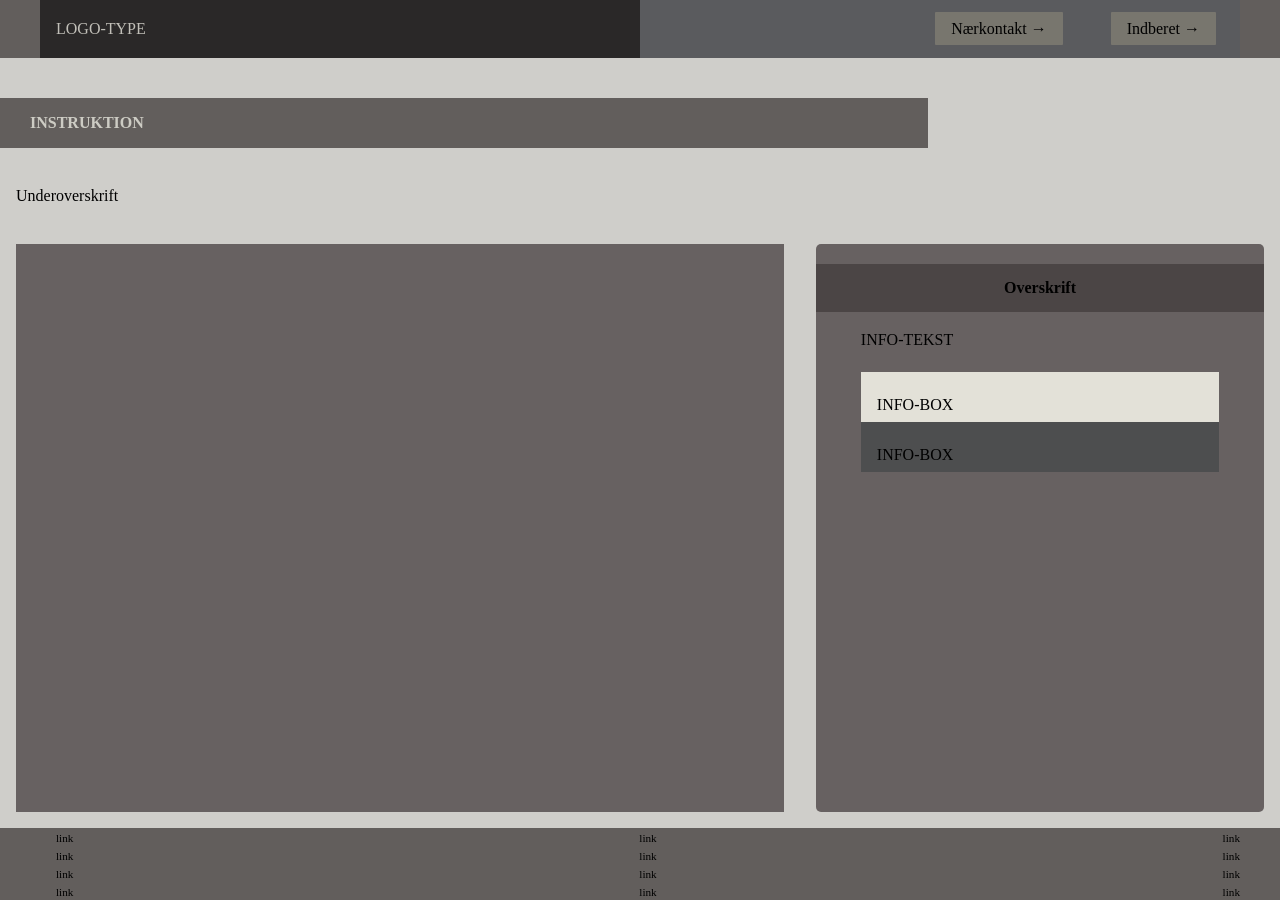
==== instruction.html @ 9552a2b3 "init" ====
<!DOCTYPE html>
<html lang="da">

<head>
  <meta charset="UTF-8">
  <meta name="viewport" content="width=device-width, initial-scale=1.0">
  <link rel="stylesheet" href="css/custom.css">
  <link rel="stylesheet" href="css/fonts.css">
  <link rel="stylesheet" href="css/general.css">
  <link rel="stylesheet" href="css/layout.css">
  <link rel="stylesheet" href="css/burger.css">
  <link rel="stylesheet" href="css/cards.css">
  <link rel="stylesheet" href="css/infographic.css">
  <link rel="icon" type="image/png" href="img/fav.png">
  <title>Emergency Site</title>
</head>

<body id="instruction">
  <header>
    <nav>
      <div id="logotype-wrapper" class="logo">
        <a href="index.html"> LOGO-TYPE </a>
      </div>
      <ul class="menu">
        <li><a class="menuItem" href="instruction.html">Nærkontakt </a></li>
        <li><a class="menuItem" href="register.html">Indberet</a></li>
      </ul>
      <button class="burger">
        <span class="line"></span>
        <span class="line"></span>
        <span class="line"></span>
      </button>
    </nav>
  </header>

  <main>
    <h1>INSTRUKTION</h1>
    <p>Underoverskrift</p>
    <section class="info-graphic"></section>
    <section class="info-text">
      <h2>Overskrift</h2>
      <article>
        <p class="placeholder">INFO-TEKST</p>
      </article>
      <aside id="efficiency" class="info-box">INFO-BOX</aside>
      <aside id="requirement" class="info-box">INFO-BOX</aside>
    </section>
  </main>

  <footer>
    <nav>
      <ul>
        <li><a href="#">link</a></li>
        <li><a href="#">link</a></li>
        <li><a href="#">link</a></li>
        <li><a href="#">link</a></li>
      </ul>
      <ul>
        <li><a href="#">link</a></li>
        <li><a href="#">link</a></li>
        <li><a href="#">link</a></li>
        <li><a href="#">link</a></li>
      </ul>
      <ul>
        <li><a href="#">link</a></li>
        <li><a href="#">link</a></li>
        <li><a href="#">link</a></li>
        <li><a href="#">link</a></li>
      </ul>
    </nav>
  </footer>
</body>

</html>
---- css/custom.css ----
:root {
  /* Background color */
  --color-bg: #cfceca;

  /* Header background color */
  --color-head-bg: #625e5c;

  /* Logotype */
  --color-logotype-bg: #2a2828;
  --color-text-logotype: #c1bfb8;
  --font-logotype-size: 1rem;

  /* Global menu */
  --color-menu-bg: #5a5b5e;
  /* Links */
  --color-link-bg: #78766e;
  --color-link-hover: #fff;
  --color-link-active: #99958f;
  --border-radius-links: 1px;

  /* Headlines (size)*/
  --font-h1-size: 1rem;
  --font-h2-size: 1rem;
  --font-h3-size: 1rem;

  --headline2-size: 1rem;
  --headline3-size: 1rem;
  --font-sub1-size: 1rem;

  /* Headlines (color) */
  --color-headline-bg: #4b4545;

  /* Tekst */
  --color-text: #000;
  --color-text-inverted: #cdccc4;

  /* Andet tekst */
  --followup-text-size: 1rem;

  /*  Margins */
  --margin-head-bottom: 5px;

  /* Borders */
  --border-radius: 5px;

  /* Cards */
  --color-card-bg: #e3e1d8;
  --color-card-bg-inverted: #4d4e4f;
  --color-cta-card-bg: #847f7e;
  --color-cta-card-bg-inverted: #c0bfb9;

  /* Fonts & font weights*/
  --font-family-sans: ui-sans-serif;
  --font-weight-bold: 700;
  --font-weight-medium: 500;
  --font-weight-regular: 300;
  --font-weight-light: 200;

  /* Infographics background colors*/
  --color-info-bg: #676161;
}
---- css/fonts.css ----
@font-face {
  font-family: "Rubik";
  src: url("../fonts/Rubik-VariableFont_wght.woff2") format("woff2-variations"),
    url("/fonts/Rubik-Regular.woff") format("woff");
  font-weight: 200 700;
  font-style: normal;
}
---- css/general.css ----
* {
  margin: 0;
  padding: 0;
  box-sizing: border-box;
}
body {
  font-family: var(--font-family-sans);
  color: var(--color-text);
  background-color: var(--color-bg);
}
header {
  height: min-content;
  background-color: var(--color-head-bg);
}
#main-disclamer {
  height: 225px;
  background-color: var(--color-head-bg);
  display: flex;
  justify-content: flex-start;
  align-items: center;
  padding-left: 2rem;
  padding-bottom: 2%;
  margin-bottom: var(--margin-head-bottom);
}
#main-disclamer-content {
  display: flex;
  column-gap: 1rem;
}
main section {
  padding: 20px;
  border-radius: var(--border-radius);
}
h1 {
  font-size: var(--font-h1-size);
  font-weight: var(--font-weight-bold);
  color: var(--color-text-inverted);
  margin: 5px 0;
  line-height: 1.3rem;
  text-align: left;
}

#instruction h1,
#register h1 {
  margin: 40px 0 20px 0;
  padding: 15px 30px;
  background-color: var(--color-head-bg);
  font-size: var(--font-h2-size);
}
#instruction p {
  grid-column: 1/-1;
  margin-bottom: 20px;
  font-size: var(--font-h2-size);
  line-height: 1.5rem;
}
.sub {
  font-size: var(--font-sub1-size);
  font-weight: var(--font-weight-light);
  color: var(--color-text-inverted);
}
h2 {
  font-size: var(--headline2-size);
}
h3 {
  font-size: var(--headline3-size);
}
main > h1 {
  width: calc(80% - 6rem);
}
/* NAVIGATION STRUCTURES */
header > nav {
  height: 100%;
  background-color: var(--color-menu-bg);
}
nav ul {
  list-style: none;
}
a {
  font-family: var(--font-family-sans);
}
nav a {
  text-decoration: none;
  color: var(--color-text);
}
/* Måske skal du lave en ny regel for logotype-wrapper, når du har lavet din logotype */
#logotype-wrapper {
  background-color: var(--color-logotype-bg);
  display: flex;
  justify-content: flex-start;
  align-items: center;
  height: 3.6rem;
}
#logotype-wrapper > a {
  color: var(--color-text-logotype);
  font-size: var(--font-logotype-size);
  font-weight: var(--font-weight-medium);
  width: max-content;
  margin-left: 1rem;
}
/* Global menu */
header nav li a {
  margin: 1.5rem;
  background-color: var(--color-link-bg);
  color: var(--color-text);
  font-size: var(--followup-text-size);
  padding: 0.5rem 1rem;
  border-radius: var(--border-radius-links);
}
/* Pilen efter menu-tekst */
header > nav li > a:after {
  content: " \2192";
}
/* Global menu hover effekt - Lav den om til det, du synes */
nav a:hover {
  background-color: var(--color-link-hover);
}
nav a:active {
  background-color: var(--color-link-active);
}

/* FOOTER */
footer {
  background-color: var(--color-head-bg);
}

footer a {
  font-size: 0.7rem;
}
---- css/layout.css ----
/* LAYOUT FOR MAIN CONTENT */
body {
  display: grid;
  grid-template-rows: auto 1fr auto;
  min-height: 100vh;
  margin: 0 auto;
}
main {
  display: grid;
  row-gap: 1rem;
}
main > *:not(:first-child) {
  margin: 0 1rem;
}
main {
  grid-template-rows: min-content min-content 1fr min-content;
}
#instruction main {
  grid-template-rows: min-content min-content min-content 1fr min-content;
}
/* LAYOUT FOR HEADER AND FOOTER */
footer {
  display: grid;
  grid-template-columns: 1fr minmax(300px, 1200px) 1fr;
}

header {
  grid-row: 1;
  display: grid;
  grid-template-columns: 1fr minmax(300px, 1200px) 1fr;
}
header nav,
footer nav {
  grid-column: 2 / 3;
  display: flex;
  justify-content: space-between;
  align-items: center;
}
header nav > * {
  flex: 1;
}
nav ul {
  display: flex;
  justify-content: flex-end;
  align-items: center;
}
header ul {
  height: 100%;
  width: clamp(175px, 50%, 300px);
}
footer ul {
  flex-direction: column;
  padding-left: 1rem;
}

/* LAYOUT FOR SECTIONS */

@media (width > 600px) {
  #instruction > main,
  #register > main {
    grid-template-columns: 5fr 3fr;
    grid-template-rows: auto auto 1fr auto;
  }

  .qr {
    order: 1;
  }

  h1 {
    grid-column: 1 / -1;
  }
}
---- css/burger.css ----
.burger {
  width: 30px;
  height: 20px;
  cursor: pointer;
}

.burger .line {
  display: block;
  width: 100%;
  height: 2px;
  background-color: #333333;
  margin-bottom: 5px;
  transition: 0.2s linear;
}
.burger {
  display: none;
}
@media screen and (width < 800px) {
  .menu {
    /* display: none; */
  }
  .logo {
    flex: 0 0 50vw;
  }
  .burger {
    /* display: block; */
    background-color: transparent;
    border: 0;
    flex: 0 0 auto;
    margin: 0 20px;
  }
  .burger.active .line:nth-child(1) {
    transform: rotate(45deg) translate(5px, 5px);
    transition: 0.2s linear;
  }
  .burger.active .line:nth-child(2) {
    opacity: 0;
    transition: 0.15s linear;
  }
  .burger.active .line:nth-child(3) {
    transform: rotate(-45deg) translate(5px, -5px);
    transition: 0.2s linear;
  }
  nav.active .menu {
    display: block;
    background-color: var(--color-menu-bg);
    position: absolute;
    top: 3.6rem;
    right: 0;
    width: clamp(200px, 50vw, 400px);
    z-index: 1;
    opacity: 0.8;
  }
  header > nav li > a:after {
    content: "";
  }
  nav.active .menu li {
    margin: 40px 20px;
    text-align: right;
  }
  nav.active .menu a {
    font-size: 24px;
  }
}
---- css/cards.css ----
.daily_card {
  background-color: var(--color-card-bg);
  display: grid;
  grid-template-columns: 3fr 5fr;
  gap: 10px;
  padding: 40px 0 40px 20px;
  border-radius: var(--border-radius);
  height: minmax(200px, min-content);
}
.daily_text {
  display: grid;
  grid-template-rows: repeat(3, min-content);
  gap: 10px;
}
.daily_text h2 {
  background-color: var(--color-headline-bg);
  color: var(--color-text-inverted);
  padding: calc(1.1rem / 1.5) 0 calc(1.1rem / 2) 1rem;
  margin: 0 0 0.5rem 0;
}
.daily_text p {
  padding-right: 2rem;
  margin: 0 0 1rem 0;
}
.daily_text .cta_btn {
  justify-self: left;
  width: 80%;
}
.daily_img {
  width: 100%;
  height: 100%;
  object-fit: cover;
}
.news_card {
  background-color: var(--color-card-bg);
  display: grid;
  gap: 0.4rem;
  padding: 1rem 0;
  height: minmax(300px, min-content);
}
.news_card:nth-child(2n) {
  background-color: var(--color-card-bg-inverted);
}
.news_card > * {
  padding: 0 1rem;
}
.news_card h3 {
  margin: 0.5rem 0 0 0;
}
.news_card p {
  margin: 0 0 1rem 0;
}
.news_card:first-child:before {
  content: "BREAKING NEWS";
  background-color: var(--color-headline-bg);
  color: var(--color-text);
  font-size: var(--font-h3-size);
  font-weight: var(--font-weight-medium);
  text-align: center;
  line-height: 1rem;
  padding: calc(1.1rem / 1.5) 0 calc(1.1rem / 2) 0;
}
.news_card:first-child {
  border-radius: var(--border-radius) var(--border-radius) 0 0;
}
.news_card:last-child {
  border-radius: 0 0 var(--border-radius) var(--border-radius);
}

.news_card .cta_btn {
  justify-self: center;
}
.cta_btn {
  display: inline-block;
  padding: 0.4rem 1rem;
  background-color: var(--color-cta-card-bg);
  color: var(--color-text-inverted);
  text-decoration: none;
  width: max-content;
  border-radius: var(--border-radius);
}
.news_card .cta_btn {
  background-color: var(--color-cta-card-bg);
}
.news_card:nth-of-type(2n) .cta_btn {
  background-color: var(--color-cta-card-bg-inverted);
  color: var(--color-text);
}
.cta_btn:after {
  content: "\2192";
  margin-left: 1rem;
}
---- css/infographic.css ----
#head-txt {
  fill: rgb(54, 54, 54);
}
.info-graphic,
.info-text {
  background-color: var(--color-info-bg);
  padding: 20px 0;
}
.info-graphic {
  border-radius: 0;
  margin: 60px auto 80px auto;
}
.info-text h2 {
  line-height: 3rem;
  text-align: center;
  background-color: var(--color-headline-bg);
  color: var(--color-text);
  margin-bottom: 1rem;
}
.info-text h3 {
  font-size: 0.8rem;
  line-height: 0.8rem;
  font-weight: 600;
  margin: 0;
  padding: 0;
}
.info-text > *:not(:first-child) {
  margin: 0 clamp(1rem, 10%, 7rem);
}
.info-text p {
  font-size: 0.8rem;
  line-height: 1.3;
  margin: 0 0 1.2rem 0;
  padding: 0;
}
.info-box {
  padding: 1.5rem 1rem 0.5rem 1rem;
  background-color: var(--color-card-bg);
}
.info-box:nth-of-type(2n) {
  background-color: var(--color-card-bg-inverted);
}
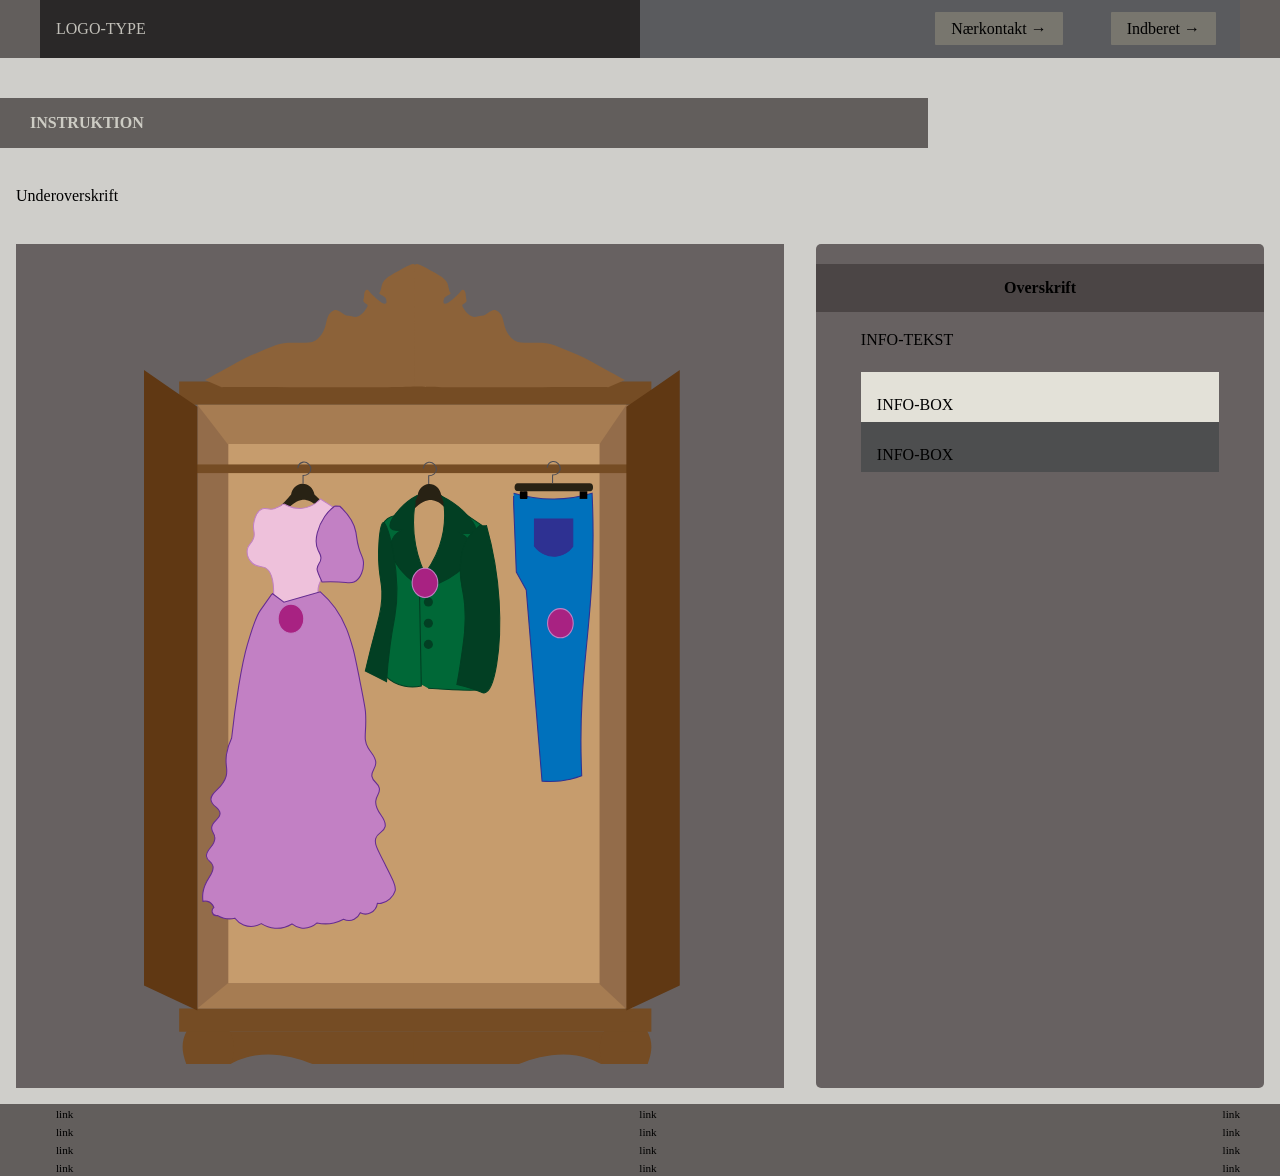
==== commit a649ddd1: "Changes 1" ====
--- a/instruction.html
+++ b/instruction.html
@@ -36,7 +36,128 @@
   <main>
     <h1>INSTRUKTION</h1>
     <p>Underoverskrift</p>
-    <section class="info-graphic"></section>
+    <section class="info-graphic">
+      <?xml version="1.0" encoding="UTF-8"?>
+      <svg xmlns="http://www.w3.org/2000/svg" viewBox="0 0 480 750">
+        <g id="Layer_2" data-name="Layer 2">
+          <g>
+            <path
+              d="M71.99,755.55c13.1-9.27,24.62-12.38,32-13.59,32.83-5.38,68.6,13.04,77.94,22.09,1.3,1.26,5.26,5.4,11.49,6.8,4.16.93,6.47,0,10.67,0,7.43,0,12.58,2.91,17.23,5.1,6.62,3.11,17.3,7.14,35.09,11.04v-67.11H71.99"
+              style="fill: #754c24;" />
+            <path
+              d="M437.45,755.55c-13.1-9.27-24.62-12.38-32-13.59-32.83-5.38-68.6,13.04-77.94,22.09-1.3,1.26-5.26,5.4-11.49,6.8-4.16.93-6.47,0-10.67,0-7.43,0-12.58,2.91-17.23,5.1-6.62,3.11-17.3,7.14-35.09,11.04v-67.11h184.41"
+              style="fill: #754c24;" />
+            <path
+              d="M48.24,711.61c-8.09,4.22-10.35,12.19-11.12,15.04-4.63,17.32,8.91,33.52,18.41,62.52,1.24,3.8,2.65,8.53,0,12.66-3.4,5.3-10.45,4.89-13.81,11.08-.28.51-2.29,4.37-.92,8.71,2.29,7.27,12.94,12.26,20.25,10.29,2.23-.6,4.76-2.01,11.05-12.66,6.38-10.81,9.58-16.22,10.13-20.58,1.89-15.06-12.39-19.25-10.13-33.24,1.44-8.92,7.43-8.37,10.73-18.99,3.46-11.12,2.04-28.32-10.73-34.82-6.81-3.47-16.62-3.78-23.86,0Z"
+              style="fill: #754c24;" />
+            <path
+              d="M463.6,711.61c8.09,4.22,10.35,12.19,11.12,15.04,4.63,17.32-8.91,33.52-18.41,62.52-1.24,3.8-2.65,8.53,0,12.66,3.4,5.3,10.45,4.89,13.81,11.08.28.51,2.29,4.37.92,8.71-2.29,7.27-12.94,12.26-20.25,10.29-2.23-.6-4.76-2.01-11.05-12.66-6.38-10.81-9.58-16.22-10.13-20.58-1.89-15.06,12.39-19.25,10.13-33.24-1.44-8.92-7.43-8.37-10.73-18.99-3.46-11.12-2.04-28.32,10.73-34.82,6.81-3.47,16.62-3.78,23.86,0Z"
+              style="fill: #754c24;" />
+            <rect x="50.04" y="132.06" width="408.54" height="565.85" style="fill: #936c4a;" />
+            <polygon points="475.65 132.06 32.97 132.06 32.97 110.11 67.12 110.11 475.65 110.11 475.65 132.06"
+              style="fill: #754c24;" />
+            <path
+              d="M57.16,108.82c11.7-6.32,27.13-15.09,38.82-21.15,8.68-3.98,18.31-7.72,27.29-11.4,7.87-3.45,16.63-2.29,25.15-2.49,4.15-.02,8.51.05,11.91-1.91,5-2.82,8.46-8.77,9.9-14.48.76-3.31,1.42-7.1,3.17-10,1.02-1.69,2.41-3.09,4.4-3.91,5.59-1.7,8.22,5.18,13.79,5.04,2.25-.22,5.7,2.09,9.26.57,4-1.71,8.04-7.4,8.81-9.95.5-1.7-2.86-1.95-3.69-3.76-.87-1.91,0,0,.49-7.04.23-3.36,2.6-5.44,4.45-3.11,4.11,5.2,19.81,19.84,15.76,6.86-.43-1.38-6.79-4.15-6.05-4.85,2.21-2.64,1.59-7.37,3.67-10.32,2.24-4,7.56-6.64,12.41-9.46,4.05-2.26,8.43-4.77,12.56-6.57,2.56-1.05,5.26-1.87,5.02,1.9,0,29.59.02,78.08.01,107.86,0,2.46,0,3.73-.38,4.29-22.85,1.55-158.55,0-181.04.52"
+              style="fill: #8c6239;" />
+            <path
+              d="M450.9,108.82c-11.7-6.32-27.13-15.09-38.82-21.15-8.68-3.98-18.31-7.72-27.29-11.4-7.87-3.45-16.63-2.29-25.15-2.49-4.15-.02-8.51.05-11.91-1.91-5-2.82-8.46-8.77-9.9-14.48-.76-3.31-1.42-7.1-3.17-10-1.02-1.69-2.41-3.09-4.4-3.91-5.59-1.7-8.22,5.18-13.79,5.04-2.25-.22-5.7,2.09-9.26.57-4-1.71-8.04-7.4-8.81-9.95-.5-1.7,2.86-1.95,3.69-3.76.87-1.91,0,0-.49-7.04-.23-3.36-2.6-5.44-4.45-3.11-4.11,5.2-19.81,19.84-15.76,6.86.43-1.38,6.79-4.15,6.05-4.85-2.21-2.64-1.59-7.37-3.67-10.32-2.24-4-7.56-6.64-12.41-9.46-4.05-2.26-8.43-4.77-12.56-6.57-2.56-1.05-5.26-1.87-5.02,1.9,0,29.59-.02,78.08-.01,107.86,0,2.46,0,3.73.38,4.29,22.85,1.55,158.55,0,181.04.52"
+              style="fill: #8c6239;" />
+            <polygon points="475.65 719.87 32.97 719.87 32.97 697.92 67.12 697.92 475.65 697.92 475.65 719.87"
+              style="fill: #754c24;" />
+            <rect id="bak_i_skap" data-name="bak i skap" x="79.05" y="166.98" width="348.03" height="507.45"
+              style="fill: #c69c6d;" />
+            <rect id="stang" x="47.06" y="187.91" width="407.68" height="8.12" style="fill: #754c24;" />
+          </g>
+          <path d="M78.34,674.43c-9.43,7.83-18.86,15.66-28.29,23.49h401.48c-8.35-7.83-16.7-15.66-25.05-23.49"
+            style="fill: #a67c52;" />
+          <path d="M78.39,168.64c-9.45-12.19-18.9-24.38-28.34-36.57h402.19c-8.36,12.19-16.73,24.38-25.09,36.57"
+            style="fill: #a67c52;" />
+        </g>
+        <g id="Layer_3" data-name="Layer 3">
+          <g id="bogle">
+            <path
+              d="M106.09,245.22c-.6-1.45,7.39-5.62,16.94-13.79,6.7-5.74,11.63-11.28,14.88-15.25.9-5.62,5.25-9.81,10.33-10.11,5.5-.33,10.57,4,11.57,10.11,5.71,5.54,12.04,11.27,19.01,17.03,6.4,5.29,12.64,10.02,18.6,14.24-1.99.32-5.06.6-8.68,0-18.61-3.07-23.71-24.68-36.98-26.25-4.85-.57-11.89,1.4-21.28,12.9-2.9,2.84-7.69,6.8-14.46,9.34-3.45,1.3-9.42,2.98-9.92,1.78Z"
+              style="fill: #282214;" />
+            <path
+              d="M149.12,206.05v-7.7c3.77.09,6.86-2.44,7.29-5.45.56-3.93-3.53-7.82-7.29-7.15-2.45.44-4.52,2.77-4.97,5.77"
+              style="fill: none; stroke: #4e4e56; stroke-miterlimit: 10;" />
+          </g>
+          <g id="bogle-2" data-name="bogle">
+            <path
+              d="M224.86,245.39c-.6-1.45,7.39-5.62,16.94-13.79,6.7-5.74,11.63-11.28,14.88-15.25.9-5.62,5.25-9.81,10.33-10.11,5.5-.33,10.57,4,11.57,10.11,5.71,5.54,12.04,11.27,19.01,17.03,6.4,5.29,12.64,10.02,18.6,14.24-1.99.32-5.06.6-8.68,0-18.61-3.07-23.71-24.68-36.98-26.25-4.85-.57-11.89,1.4-21.28,12.9-2.9,2.84-7.69,6.8-14.46,9.34-3.45,1.3-9.42,2.98-9.92,1.78Z"
+              style="fill: #282214;" />
+            <path
+              d="M266.89,206.23v-7.7c3.77.09,6.86-2.44,7.29-5.45.56-3.93-3.53-7.82-7.29-7.15-2.45.44-4.52,2.77-4.97,5.77"
+              style="fill: none; stroke: #4e4e56; stroke-miterlimit: 10;" />
+          </g>
+          <g id="Jakke">
+            <path
+              d="M259.24,393.65c-1-20.99-1.63-42.64-1.8-64.91-.06-8.4-.06-16.71,0-24.92,6.01-6.32,12.1-12.88,18.24-19.7,6.41-7.12,12.57-14.18,18.49-21.15,2.49-2.03,3.13-5.89,1.54-8.69-1.49-2.63-4.58-3.66-7.19-2.32.58.25,5.87,2.43,9.5-.59,3.99-3.31,4.94-12,0-19.12,6.25,4.25,12.5,8.5,18.75,12.75-2.19,3.25-4.94,7.84-7.45,13.73-1.03,2.42-4.84,11.7-6.42,24.81-2.02,16.73,1.06,30.11,2.05,35.35,2.79,14.67,3.57,37.17-6.16,70.7,14.74,3.77,22.01,6.47,21.83,8.11-.28,2.53-18.35,2.53-54.19,0"
+              style="fill: #006837; stroke: #023f23; stroke-miterlimit: 10;" />
+            <path
+              d="M238.81,235.36c-2.67.19-8.98,1.01-12.96,5.67-2.74,3.21-3.24,6.88-3.41,8.95-1.24,14.57,5.81,38.11,8.19,49.23,2.37,11.03,1.55,23.57-.09,48.63-1,15.25-2.74,28.23-4.38,38.19,2.33,2.31,8.14,7.43,17.38,9.55,7.22,1.65,13.26.72,16.45,0-.62-31.52-1.24-63.05-1.86-94.57h0c1.76-3.58,3.52-7.16,5.28-10.74-2.15-2.98-11.46-6.44-16.76-13.81-5.43-7.55-6.85-19.01-9-21.99l7.14-5.07c-2.59-1.79-5.17-3.58-7.76-5.37"
+              style="fill: #006837; stroke: #023f23; stroke-miterlimit: 10;" />
+            <path
+              d="M278.6,217.42c5.49,2.66,13.58,7.23,20.94,14.5,3.34,3.3,14.71,14.52,10.46,18.97-.67.7-3.31,2.89-13.73,1.16,7.63,4.21,10.17,8.36,11.16,10.91,4.89,12.59-10.91,29.94-41.38,40.58-2.66-2.28-5.32-4.56-7.98-6.84,6.16-7.06,13.98-17.84,18.95-32.16,5.76-16.62,5.28-31.09,4.02-40.37"
+              style="fill: #023f23; stroke: #023f23; stroke-miterlimit: 10;" />
+            <path
+              d="M256.52,216.73c-4.24,2.16-10.52,6-16.44,12.57-2.68,2.98-11.83,13.13-8.97,17.9.45.75,2.26,3.15,10.09,2.33-5.92,3.52-8.07,7.41-8.97,9.85-4.44,12.06,6.15,30.62,28.03,43.79,2.12-2.03,4.24-4.06,6.35-6.09-4.11-7.53-9.2-18.89-11.96-33.51-3.2-16.97-1.91-31.27-.37-40.37"
+              style="fill: #023f23; stroke: #023f23; stroke-miterlimit: 10;" />
+            <path
+              d="M315.2,244.88c-3.02,2.21-7.28,5.83-10.95,11.13-5.05,7.28-7.45,15.54-7.82,28.3-.46,15.59,2.68,18.56,4.17,34.79,1.68,18.3-.59,33.29-4.34,57.99-1.09,7.21-2.18,13.15-2.96,17.16,3.59.76,8.89,2.05,15.13,4.18,8.1,2.76,8.74,3.87,10.43,3.71,9.91-.95,16.72-41.62,14.08-86.28-1.01-17.12-3.81-41.63-12-70.98"
+              style="fill: #023f23; stroke: #023f23; stroke-miterlimit: 10;" />
+            <path
+              d="M224.47,242.33c-3.36.27-6.6,28.68-2.91,52.05.5,3.14,1.21,6.8,1.45,12.39.58,13.58-2.31,23.5-4.85,32.7-2.65,9.6-6.31,23.49-10.66,42.13,6.62,3.3,13.24,6.61,19.86,9.91.49-7.78,1.44-19.69,3.39-34.19,1.86-13.82,3.73-23.23,4.36-26.76,6.77-37.93-6.11-88.59-10.66-88.23Z"
+              style="fill: #023f23; stroke: #023f23; stroke-miterlimit: 10;" />
+          </g>
+          <g id="Jeans">
+            <path
+              d="M346.54,214.87c8.97,2.72,22.07,5.6,38.04,5.44,14.74-.15,26.91-2.84,35.5-5.44,1.57,33.42.85,60.35,0,78.03-3.02,62.62-12.24,101.46-10.14,175.11.15,5.11.31,9.27.42,11.8-3.19,1.19-6.71,2.29-10.57,3.18-10.27,2.37-19.44,2.45-26.63,1.81-4.93-59.73-9.86-119.46-14.79-179.19-3.1-5.6-6.2-11.19-9.3-16.79-.85-21.32-2.54-63.97-2.54-63.97v-7.44"
+              style="fill: #0071bc; stroke: #2e3192; stroke-miterlimit: 10;" />
+            <path d="M365.59,239h36.36v25.74c-1.11,1.49-6.05,7.77-14.63,9.03-8.18,1.19-16.52-2.65-21.73-9.88"
+              style="fill: #2e3192; stroke: #2e3192; stroke-miterlimit: 10;" />
+          </g>
+          <g id="Kjole">
+            <path
+              d="M130.85,224.91s-4.57,3.37-8.86,4.59c-5.52,1.57-6.96-1.47-10.86,0-6.3,2.37-8.05,12.35-8.28,13.77-1.08,6.65,1.64,7.95,0,13.48-1.73,5.84-5.19,5.86-6,10.9-.77,4.8,1.54,9.95,4.86,12.91,4.25,3.78,8.2,2.22,12.11,4.3,4.32,2.3,8.52,9.01,7.6,28.68,3.14,2.2,6.28,4.4,9.43,6.6,5.61-2.74,13.35-5.67,22.85-6.88,3.71-.48,7.17-.62,10.28-.57-.53-1.83-1.6-6.37,0-11.76,1.88-6.36,6.25-9.84,7.71-10.9-4.03-3.72-5.01-6.91-5.14-9.18-.24-4.1,2.28-6.01,2.29-10.9,0-4.23-1.87-7.11-2.57-8.61-2.19-4.68-1.23-13.64,12.57-32.41-4.48-2.87-8.95-5.74-13.43-8.61-1.57,1.69-8.21,8.44-18.57,8.89-5.18.22-9.31-1.22-11.71-2.29l-3.95-1.85"
+              style="fill: #eec1db; stroke: #c280c4; stroke-miterlimit: 10;" />
+            <path
+              d="M178.56,227.1c-4.63,3.54-7.5,7.15-9.16,9.57-5.37,7.84-11.15,22.27-5.99,32.12.97,1.85,2.34,3.57,2.47,6.49.2,4.84-3.32,5.83-3.65,10.59,0,0-.14,1.93,4.71,12.3,3.5-.2,9.04-.38,15.85,0,8.95.5,10.94,1.45,14.09,0,6.45-2.97,9.41-12.15,8.81-19.13-.38-4.41-1.91-4.77-4.23-12.64-2.11-7.19-2.12-11.22-2.82-15.03-1.12-6.06-4.54-14.51-15.06-24.26l-3.75-.18c-1.4.19-1.79.21-1.79.21"
+              style="fill: #c280c4; stroke: #662d91; stroke-miterlimit: 10;" />
+            <path
+              d="M120.27,308.92l10.88,8.21c11.39-3.26,22.77-6.53,34.16-9.79,3.71,3.2,8.86,8.18,13.9,15.16,9.63,13.33,13.44,26.45,16.93,38.84,1.3,4.62,2.78,12.03,5.74,26.84,3.61,18.03,5.41,27.05,5.74,31.58,1.47,19.92-2.8,24.65,2.42,33.79,3.24,5.67,7.57,8.56,7.25,14.53-.3,5.63-4.39,7.41-3.63,12.32.81,5.24,5.83,5.6,6.95,11.05,1,4.89-2.71,6.24-3.33,12-1.14,10.67,10.58,15.53,8.77,24-1.22,5.69-6.82,4.89-8.77,11.05-1.45,4.6.57,8.52,8.85,24.63,7,13.63,10.47,20.52,9.29,24.63-1.52,5.26-7.06,10.85-13.3,11.68-1.35.18-2.5.11-3.32,0-.08.53-1.1,6.25-6.35,8.84-4.69,2.32-9.07.29-9.67,0-.44.97-2.05,4.21-5.74,6-4.8,2.32-9.28.32-9.98,0-2.29,1.25-5.35,2.61-9.1,3.47-6.65,1.53-12.29.76-15.68,0-1.06.93-7.06,5.98-15.11,4.74-4.04-.62-6.94-2.57-8.46-3.79-2.23,1.37-8.11,4.55-16.02,3.98-6.06-.44-10.5-2.88-12.7-4.3-1.24.68-8.55,4.51-16.63,1.26-4.27-1.72-6.9-4.67-8.16-6.32-2.11.51-5.86,1.09-10.28,0-2.55-.63-4.59-1.64-6.05-2.53-2.15.43-4.22-.86-4.84-2.84-.51-1.67.08-3.59,1.51-4.74-.25-.59-1.98-4.58-6.05-5.68-1.78-.48-3.32-.24-4.23,0-.26-1.93-.46-4.81,0-8.21,1.76-12.87,11.06-17.49,9.37-24.95-1.13-4.96-5.6-4.47-6.05-9.16-.63-6.57,8.01-9.33,7.86-17.05-.09-4.74-3.38-5.35-3.02-9.79.52-6.42,7.6-7.61,7.86-12.95.28-5.69-7.68-6.78-8.46-12.95-.98-7.7,10.93-9.9,14.21-22.42,1.89-7.21-1.3-9.41.3-20.21,1.02-6.84,3.22-12.16,4.84-15.47,2.14-20.07,4.62-36.7,6.65-48.94,4.05-24.42,6.79-34.21,8.16-38.84,4.06-13.7,7.31-25.38,12.09-31.89l10.23-14.5,1.66-1.53"
+              style="fill: #c280c4; stroke: #662d91; stroke-miterlimit: 10;" />
+          </g>
+          <g id="jeans_bogle" data-name="jeans bogle">
+            <path id="bogle-3" data-name="bogle"
+              d="M420.7,211.21c-.92,2.44-2.73,1.77-6.28,1.88-.92,0-1.81,0-2.77,0-9.36,0-18.25,0-28.9,0-11.11-.16-23.83.32-33.26-.19-3.06-.97-2.68-7.44.89-7.31,13.46-.08,54.24-.08,67.7,0,2.74,0,3.37,3.2,2.66,5.53l-.03.09Z"
+              style="fill: #282214;" />
+            <path
+              d="M359.3,220.15c-.51.28-1.98.1-2.83.15-1.05-.06-3.12.15-3.84-.15-.47-.39-.2-1.89-.27-2.62.11-1.25-.25-3.16.2-4.17.61-.38,1.9-.14,2.83-.2,1.05.06,3.12-.15,3.84.15.47.39.2,1.89.27,2.62-.08,1.2.19,3.21-.15,4.17l-.06.06Z" />
+            <rect x="408.45" y="213.09" width="7.14" height="7.14" />
+            <path
+              d="M383.02,205.54v-7.7c3.77.09,6.86-2.44,7.29-5.45.56-3.93-3.53-7.82-7.29-7.15-2.45.44-4.52,2.77-4.97,5.77"
+              style="fill: none; stroke: #4e4e56; stroke-miterlimit: 10;" />
+          </g>
+          <path d="M50.04,133.94c-16.68-11.51-33.36-23.02-50.04-34.53v576.9c16.68,7.83,33.36,15.66,50.04,23.49"
+            style="fill: #603813;" />
+          <path d="M452.23,133.94c16.68-11.51,33.36-23.02,50.04-34.53v576.9c-16.68,7.83-33.36,15.66-50.04,23.49"
+            style="fill: #603813;" />
+          <circle cx="266.61" cy="316.92" r="4.26" style="fill: #023f23;" />
+          <circle cx="266.61" cy="336.77" r="4.26" style="fill: #023f23;" />
+          <circle cx="266.61" cy="356.62" r="4.26" style="fill: #023f23;" />
+        </g>
+        <g>
+          <ellipse id="kjole" cx="137.78" cy="332.52" rx="12.03" ry="13.66"
+            style="fill: #a82282; stroke: #c280c4; stroke-miterlimit: 10;" />
+          <ellipse id="jakke" cx="263.4" cy="298.94" rx="12.03" ry="13.66"
+            style="fill: #a82282; stroke: #c280c4; stroke-miterlimit: 10;" />
+          <ellipse id="jeans" cx="390.37" cy="336.77" rx="12.03" ry="13.66"
+            style="fill: #a82282; stroke: #c280c4; stroke-miterlimit: 10;" />
+        </g>
+      </svg>
+    </section>
+
     <section class="info-text">
       <h2>Overskrift</h2>
       <article>
@@ -69,6 +190,7 @@
       </ul>
     </nav>
   </footer>
+  <script src="js/main.js"></script>
 </body>
 
 </html>
--- a/css/infographic.css
+++ b/css/infographic.css
@@ -9,6 +9,11 @@
 .info-graphic {
   border-radius: 0;
   margin: 60px auto 80px auto;
+}
+
+.info-graphic svg {
+  width: 100%;
+  height: 50rem;
 }
 .info-text h2 {
   line-height: 3rem;
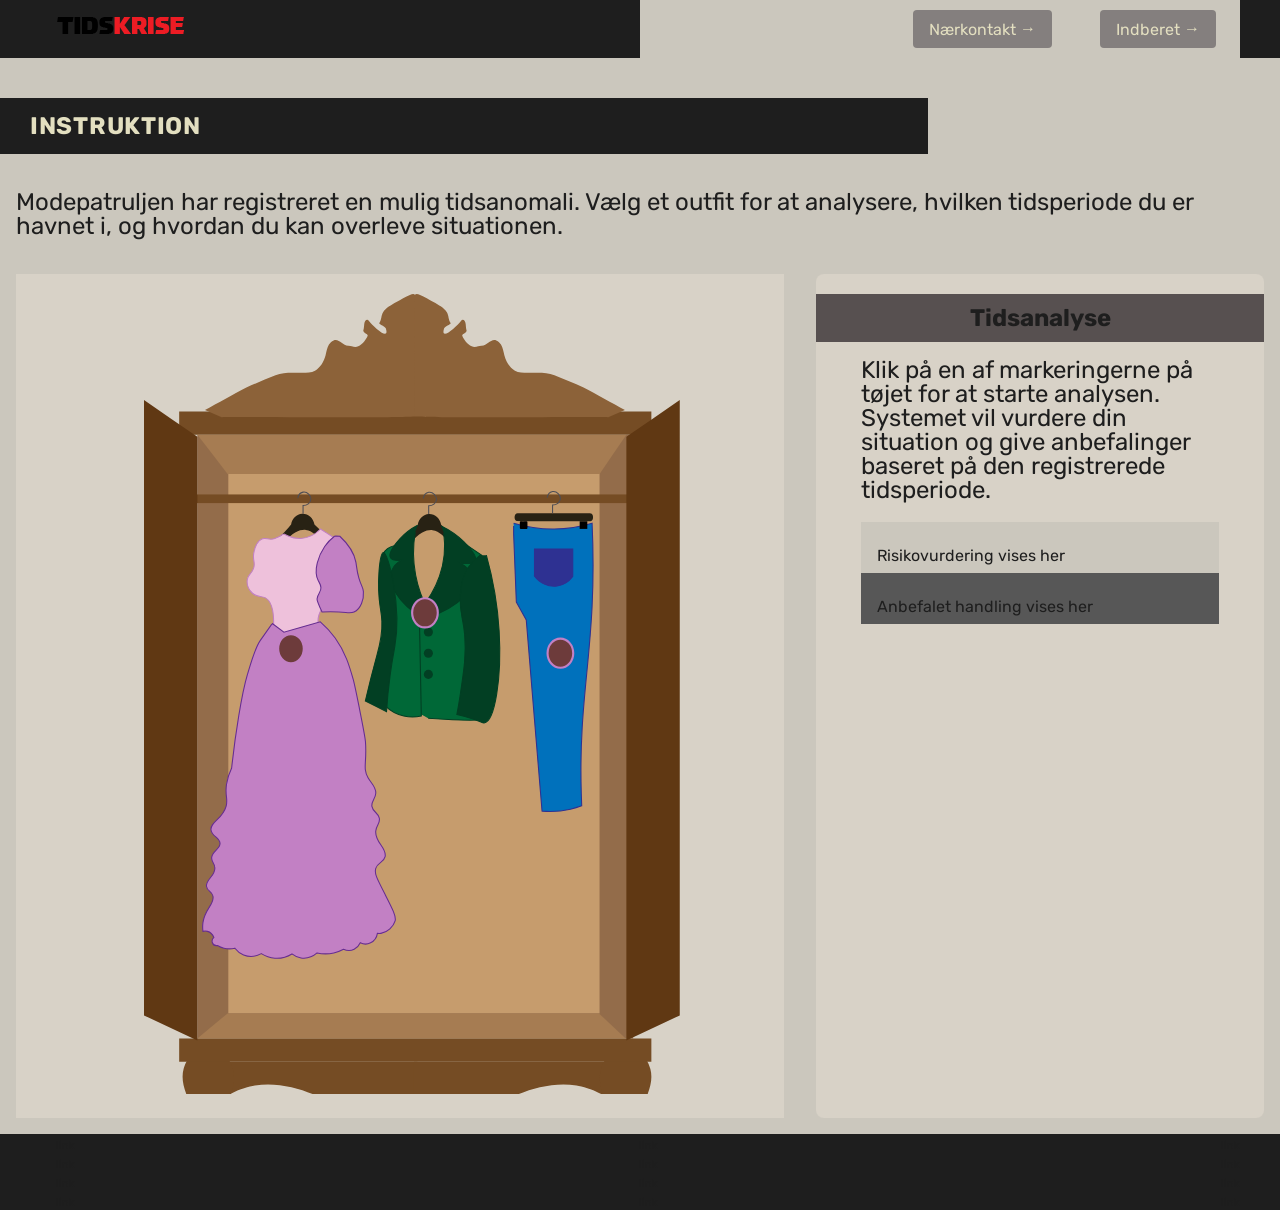
==== commit c66edacc: "Forms og forside information opdateret" ====
--- a/instruction.html
+++ b/instruction.html
@@ -19,7 +19,9 @@
   <header>
     <nav>
       <div id="logotype-wrapper" class="logo">
-        <a href="index.html"> LOGO-TYPE </a>
+        <a href="index.html">
+          <img src="pictures/logotype.png" alt="Tidskrise logo">
+        </a>
       </div>
       <ul class="menu">
         <li><a class="menuItem" href="instruction.html">Nærkontakt </a></li>
@@ -35,10 +37,12 @@
 
   <main>
     <h1>INSTRUKTION</h1>
-    <p>Underoverskrift</p>
+    <p>Modepatruljen har registreret en mulig tidsanomali. Vælg et outfit for at analysere, hvilken tidsperiode du er
+      havnet
+      i, og hvordan du kan overleve situationen.</p>
     <section class="info-graphic">
-      <?xml version="1.0" encoding="UTF-8"?>
       <svg xmlns="http://www.w3.org/2000/svg" viewBox="0 0 480 750">
+
         <g id="Layer_2" data-name="Layer 2">
           <g>
             <path
@@ -149,22 +153,24 @@
         </g>
         <g>
           <ellipse id="kjole" cx="137.78" cy="332.52" rx="12.03" ry="13.66"
-            style="fill: #a82282; stroke: #c280c4; stroke-miterlimit: 10;" />
+            style="fill: #6d3b3b;  stroke: #c280c4; stroke-miterlimit: 10;" />
           <ellipse id="jakke" cx="263.4" cy="298.94" rx="12.03" ry="13.66"
-            style="fill: #a82282; stroke: #c280c4; stroke-miterlimit: 10;" />
+            style="fill: #6d3b3b;  stroke: #c280c4; stroke-miterlimit: 10;" />
           <ellipse id="jeans" cx="390.37" cy="336.77" rx="12.03" ry="13.66"
-            style="fill: #a82282; stroke: #c280c4; stroke-miterlimit: 10;" />
+            style="fill: #6d3b3b; stroke: #c280c4; stroke-miterlimit: 10;" />
         </g>
       </svg>
     </section>
 
     <section class="info-text">
-      <h2>Overskrift</h2>
+      <h2>Tidsanalyse</h2>
       <article>
-        <p class="placeholder">INFO-TEKST</p>
+        <p class="placeholder">Klik på en af markeringerne på tøjet for at starte analysen. Systemet vil vurdere din
+          situation og give anbefalinger
+          baseret på den registrerede tidsperiode.</p>
       </article>
-      <aside id="efficiency" class="info-box">INFO-BOX</aside>
-      <aside id="requirement" class="info-box">INFO-BOX</aside>
+      <aside id="efficiency" class="info-box">Risikovurdering vises her</aside>
+      <aside id="requirement" class="info-box">Anbefalet handling vises her</aside>
     </section>
   </main>
 
--- a/css/custom.css
+++ b/css/custom.css
@@ -1,61 +1,80 @@
 :root {
-  /* Background color */
-  --color-bg: #cfceca;
+  /* Background */
+  --color-bg: #cbc7bd;
+  --color-card-bg: #cbc7bd;
+  --color-card-bg-inverted: #575757;
 
-  /* Header background color */
-  --color-head-bg: #625e5c;
+  /* Header / footer */
+  --color-head-bg: #1e1e1e;
 
   /* Logotype */
-  --color-logotype-bg: #2a2828;
-  --color-text-logotype: #c1bfb8;
-  --font-logotype-size: 1rem;
+  --color-logotype-bg: #1e1e1e;
+  --color-text-logotype: #e3dfc0;
+  --font-logotype-size: 1.1rem;
 
-  /* Global menu */
-  --color-menu-bg: #5a5b5e;
+  /* Menu */
+  --color-menu-bg: #cbc7bd;
+
   /* Links */
-  --color-link-bg: #78766e;
-  --color-link-hover: #fff;
-  --color-link-active: #99958f;
-  --border-radius-links: 1px;
+  --color-link-bg: #847f7e;
+  --color-link-hover: #e34a58;
+  --color-link-active: #d74c3c;
+  --border-radius-links: 4px;
 
-  /* Headlines (size)*/
-  --font-h1-size: 1rem;
-  --font-h2-size: 1rem;
-  --font-h3-size: 1rem;
+  /* Headlines */
+  --font-h1-size: 2.2rem;
+  --font-h2-size: 1.5rem;
+  --font-h3-size: 1.1rem;
 
-  --headline2-size: 1rem;
-  --headline3-size: 1rem;
+  --headline2-size: 1.5rem;
+  --headline3-size: 1.1rem;
   --font-sub1-size: 1rem;
 
-  /* Headlines (color) */
-  --color-headline-bg: #4b4545;
+  /* Headline colors */
+  --color-headline-bg: #575050;
 
-  /* Tekst */
-  --color-text: #000;
-  --color-text-inverted: #cdccc4;
+  /* Text */
+  --color-text: #1e1e1e;
+  --color-text-inverted: #e3dfc0;
 
-  /* Andet tekst */
+  /* Other text */
   --followup-text-size: 1rem;
 
-  /*  Margins */
+  /* Margins */
   --margin-head-bottom: 5px;
 
   /* Borders */
-  --border-radius: 5px;
+  --border-radius: 8px;
 
   /* Cards */
-  --color-card-bg: #e3e1d8;
-  --color-card-bg-inverted: #4d4e4f;
-  --color-cta-card-bg: #847f7e;
-  --color-cta-card-bg-inverted: #c0bfb9;
+  --color-cta-card-bg: #d74c3c;
+  --color-cta-card-bg-inverted: #c280c4;
 
-  /* Fonts & font weights*/
-  --font-family-sans: ui-sans-serif;
+  /* Fonts */
+  --font-family-sans: "Rubik", ui-sans-serif, sans-serif;
   --font-weight-bold: 700;
   --font-weight-medium: 500;
   --font-weight-regular: 300;
   --font-weight-light: 200;
 
-  /* Infographics background colors*/
-  --color-info-bg: #676161;
+  /* Infographic */
+  --color-info-bg: #d8d2c7;
+
+  /* Form */
+  --color-form-bg: #cbc7bd;
+  --color-form-accent: #d74c3c;
+  --color-form-text: #1e1e1e;
+  --color-form-placeholder: #7a7a7a;
+
+  /* Accent */
+  --color-accent: #b69c7a;
+
+  /* Fashion */
+  --color-fashion: #c280c4;
+  --color-fashion-dark: #662d91;
+  --color-fashion-light: #eec1db;
+  --color-detail-green: #023f23;
+
+  /* CTA */
+  --color-cta: #e34a58;
 }
--- a/css/general.css
+++ b/css/general.css
@@ -35,8 +35,19 @@
   font-weight: var(--font-weight-bold);
   color: var(--color-text-inverted);
   margin: 5px 0;
-  line-height: 1.3rem;
+  line-height: 1.1;
   text-align: left;
+  letter-spacing: 0.03em;
+}
+
+h2 {
+  font-size: var(--headline2-size);
+  font-weight: var(--font-weight-bold);
+}
+
+h3 {
+  font-size: var(--headline3-size);
+  font-weight: var(--font-weight-medium);
 }
 
 #instruction h1,
@@ -100,10 +111,11 @@
 header nav li a {
   margin: 1.5rem;
   background-color: var(--color-link-bg);
-  color: var(--color-text);
+  color: var(--color-text-inverted);
   font-size: var(--followup-text-size);
-  padding: 0.5rem 1rem;
+  padding: 0.6rem 1rem;
   border-radius: var(--border-radius-links);
+  transition: 0.2s ease;
 }
 /* Pilen efter menu-tekst */
 header > nav li > a:after {
@@ -125,3 +137,13 @@
 footer a {
   font-size: 0.7rem;
 }
+
+/* FORSIDE */
+
+#frontpage h1 {
+  color: var(--color-text-inverted);
+}
+
+#frontpage main section {
+  padding: 0;
+}
--- a/css/layout.css
+++ b/css/layout.css
@@ -1,34 +1,43 @@
 /* LAYOUT FOR MAIN CONTENT */
+
 body {
   display: grid;
   grid-template-rows: auto 1fr auto;
   min-height: 100vh;
   margin: 0 auto;
 }
+
 main {
   display: grid;
   row-gap: 1rem;
 }
+
 main > *:not(:first-child) {
   margin: 0 1rem;
 }
+
 main {
   grid-template-rows: min-content min-content 1fr min-content;
 }
+
 #instruction main {
   grid-template-rows: min-content min-content min-content 1fr min-content;
 }
+
 /* LAYOUT FOR HEADER AND FOOTER */
-footer {
-  display: grid;
-  grid-template-columns: 1fr minmax(300px, 1200px) 1fr;
-}
 
 header {
   grid-row: 1;
   display: grid;
+  width: 100%;
   grid-template-columns: 1fr minmax(300px, 1200px) 1fr;
 }
+
+footer {
+  display: grid;
+  grid-template-columns: 1fr minmax(300px, 1200px) 1fr;
+}
+
 header nav,
 footer nav {
   grid-column: 2 / 3;
@@ -36,24 +45,28 @@
   justify-content: space-between;
   align-items: center;
 }
+
 header nav > * {
   flex: 1;
 }
+
 nav ul {
   display: flex;
   justify-content: flex-end;
   align-items: center;
 }
+
 header ul {
   height: 100%;
   width: clamp(175px, 50%, 300px);
 }
+
 footer ul {
   flex-direction: column;
   padding-left: 1rem;
 }
 
-/* LAYOUT FOR SECTIONS */
+/* LAYOUT FOR INSTRUCTION AND REGISTER */
 
 @media (width > 600px) {
   #instruction > main,
@@ -70,3 +83,159 @@
     grid-column: 1 / -1;
   }
 }
+
+/* FORSIDE */
+
+#frontpage main {
+  display: grid;
+  gap: 1rem;
+  margin-bottom: 2rem;
+}
+
+/* HERO */
+
+#main-disclamer {
+  background-color: var(--color-head-bg);
+  min-height: 260px;
+  padding: 2rem 3rem;
+  display: flex;
+  align-items: center;
+  margin-bottom: 0;
+  border-radius: 0;
+}
+
+#main-disclamer-content {
+  display: flex;
+  align-items: center;
+  gap: 2.5rem;
+  max-width: 1200px;
+}
+
+#hero-clock {
+  width: 150px;
+  height: auto;
+  display: block;
+  flex-shrink: 0;
+}
+
+#hero-text h1 {
+  font-size: clamp(3.5rem, 7vw, 6rem);
+  line-height: 0.9;
+  margin: 0 0 0.8rem 0;
+}
+
+#hero-text .sub {
+  font-size: clamp(1.4rem, 2.4vw, 2.4rem);
+  line-height: 1.2;
+  max-width: 28ch;
+}
+
+/* FORSIDE BLOKKE */
+
+.content-columns {
+  display: grid;
+  gap: 1.5rem;
+  margin: 1rem;
+}
+
+.stack-section {
+  display: grid;
+  gap: 1rem;
+}
+
+.stack-card {
+  display: grid;
+  grid-template-columns: 170px 1fr;
+  gap: 1rem;
+  background-color: #95a46f;
+  padding: 1rem;
+  border-radius: 4px;
+}
+
+.stack-card {
+  background-color: var(--color-card-bg);
+  padding: 1.2rem;
+  border-radius: var(--border-radius);
+}
+.stack-card img {
+  width: 100%;
+  height: 140px;
+  object-fit: cover;
+}
+
+.stack-text {
+  display: grid;
+  align-content: start;
+  gap: 0.5rem;
+}
+
+.stack-text h3 {
+  background-color: #e34a58;
+  color: #fff8d9;
+  padding: 0.4rem 0.6rem;
+  font-size: 0.95rem;
+  margin: 0;
+}
+
+.stack-text p {
+  margin: 0;
+  line-height: 1.5;
+  color: #0f0d05;
+}
+
+.article-section {
+  display: grid;
+  gap: 1rem;
+  background-color: #334348;
+  padding: 1rem;
+  border-radius: 4px;
+  align-content: start;
+}
+
+.article-card {
+  color: #fff8d9;
+  padding: 0.5rem;
+}
+
+.article-top {
+  background-color: #e34a58;
+  color: #fff8d9;
+  text-align: center;
+  font-weight: 700;
+  padding: 0.7rem;
+  margin-bottom: 1rem;
+}
+
+.article-card h3 {
+  margin: 0 0 0.7rem 0;
+  font-size: 1rem;
+}
+
+.article-card p {
+  margin: 0 0 1rem 0;
+  line-height: 1.5;
+}
+
+.article-card img {
+  width: 100%;
+  height: auto;
+  display: block;
+  margin-bottom: 0.8rem;
+}
+
+.article-card .cta_btn,
+.stack-text .cta_btn {
+  background-color: #9b7a6c;
+  color: #fff8d9;
+  text-decoration: none;
+  padding: 0.6rem 1rem;
+  border-radius: 4px;
+  width: max-content;
+}
+
+@media (width > 900px) {
+  .content-columns {
+    grid-template-columns: 2fr 0.9fr;
+    align-items: start;
+  }
+}
--- a/css/burger.css
+++ b/css/burger.css
@@ -8,7 +8,7 @@
   display: block;
   width: 100%;
   height: 2px;
-  background-color: #333333;
+  background-color: var(--color-text-inverted);
   margin-bottom: 5px;
   transition: 0.2s linear;
 }
--- a/css/cards.css
+++ b/css/cards.css
@@ -1,92 +1,142 @@
 .daily_card {
   background-color: var(--color-card-bg);
   display: grid;
-  grid-template-columns: 3fr 5fr;
-  gap: 10px;
-  padding: 40px 0 40px 20px;
   border-radius: var(--border-radius);
-  height: minmax(200px, min-content);
+  overflow: hidden;
+  min-height: 420px;
 }
+
+.daily_img {
+  width: 70%;
+  max-width: 260px;
+  height: auto;
+  margin: 2rem auto;
+  display: block;
+}
+
 .daily_text {
   display: grid;
-  grid-template-rows: repeat(3, min-content);
-  gap: 10px;
+  align-content: start;
+  gap: 1rem;
+  padding: 1.5rem;
 }
+
 .daily_text h2 {
   background-color: var(--color-headline-bg);
   color: var(--color-text-inverted);
-  padding: calc(1.1rem / 1.5) 0 calc(1.1rem / 2) 1rem;
-  margin: 0 0 0.5rem 0;
+  padding: 0.8rem 1rem;
+  margin: 0;
 }
+
 .daily_text p {
-  padding-right: 2rem;
-  margin: 0 0 1rem 0;
+  margin: 0;
+  line-height: 1.5;
+  max-width: 36ch;
 }
-.daily_text .cta_btn {
-  justify-self: left;
-  width: 80%;
-}
-.daily_img {
-  width: 100%;
-  height: 100%;
-  object-fit: cover;
-}
+
 .news_card {
   background-color: var(--color-card-bg);
   display: grid;
-  gap: 0.4rem;
-  padding: 1rem 0;
-  height: minmax(300px, min-content);
+  align-content: start;
+  gap: 0.8rem;
+  padding: 1.2rem;
+  border-radius: var(--border-radius);
+  min-height: 220px;
 }
+
 .news_card:nth-child(2n) {
   background-color: var(--color-card-bg-inverted);
+  color: var(--color-text-inverted);
 }
-.news_card > * {
-  padding: 0 1rem;
+
+.news_card h3 {
+  margin: 0;
+  line-height: 1.2;
 }
-.news_card h3 {
-  margin: 0.5rem 0 0 0;
+
+.news_card p {
+  margin: 0;
+  line-height: 1.5;
 }
-.news_card p {
-  margin: 0 0 1rem 0;
+
+.news_card:first-child {
+  min-height: 260px;
 }
+
 .news_card:first-child:before {
   content: "BREAKING NEWS";
   background-color: var(--color-headline-bg);
-  color: var(--color-text);
-  font-size: var(--font-h3-size);
-  font-weight: var(--font-weight-medium);
+  color: var(--color-text-inverted);
+  font-weight: 600;
   text-align: center;
-  line-height: 1rem;
-  padding: calc(1.1rem / 1.5) 0 calc(1.1rem / 2) 0;
-}
-.news_card:first-child {
-  border-radius: var(--border-radius) var(--border-radius) 0 0;
-}
-.news_card:last-child {
-  border-radius: 0 0 var(--border-radius) var(--border-radius);
+  padding: 0.7rem 1rem;
+  border-radius: 4px;
+  margin-bottom: 0.4rem;
 }
 
-.news_card .cta_btn {
-  justify-self: center;
-}
 .cta_btn {
   display: inline-block;
-  padding: 0.4rem 1rem;
+  padding: 0.7rem 1.1rem;
   background-color: var(--color-cta-card-bg);
   color: var(--color-text-inverted);
   text-decoration: none;
+  border-radius: var(--border-radius);
   width: max-content;
+}
+
+/* forside*/
+.stack-section {
+  display: grid;
+  gap: 1rem;
+  margin: 1rem;
+}
+
+.stack-card {
+  display: grid;
+  gap: 1rem;
+  background-color: var(--color-card-bg);
+  padding: 1rem;
   border-radius: var(--border-radius);
 }
-.news_card .cta_btn {
-  background-color: var(--color-cta-card-bg);
+
+.stack-card img {
+  width: 100%;
+  max-width: 220px;
+  height: auto;
 }
-.news_card:nth-of-type(2n) .cta_btn {
-  background-color: var(--color-cta-card-bg-inverted);
-  color: var(--color-text);
+
+.stack-text {
+  display: grid;
+  gap: 0.8rem;
 }
-.cta_btn:after {
-  content: "\2192";
-  margin-left: 1rem;
+
+.stack-text h3 {
+  background-color: var(--color-headline-bg);
+  color: var(--color-text-inverted);
+  padding: 0.5rem 0.8rem;
 }
+
+.stack-text p {
+  line-height: 1.5;
+}
+@media (width > 700px) {
+  .stack-card {
+    grid-template-columns: 1fr 2fr;
+    align-items: center;
+  }
+}
+
+/* ARTIKLER*/
+
+.article-section {
+  display: grid;
+  gap: 1rem;
+  margin: 1rem;
+}
+
+.article-card {
+  background-color: var(--color-card-bg-inverted);
+  color: var(--color-text-inverted);
+  padding: 1rem;
+  border-radius: var(--border-radius);
+}
--- a/css/infographic.css
+++ b/css/infographic.css
@@ -45,3 +45,19 @@
 .info-box:nth-of-type(2n) {
   background-color: var(--color-card-bg-inverted);
 }
+
+#kjole,
+#jakke,
+#jeans {
+  fill: #6d3b3b;
+  stroke: #d8d2c7;
+  stroke-width: 2px;
+  transition: 0.2s ease;
+}
+
+#kjole:hover,
+#jakke:hover,
+#jeans:hover {
+  fill: #8a4a4a;
+  cursor: pointer;
+}
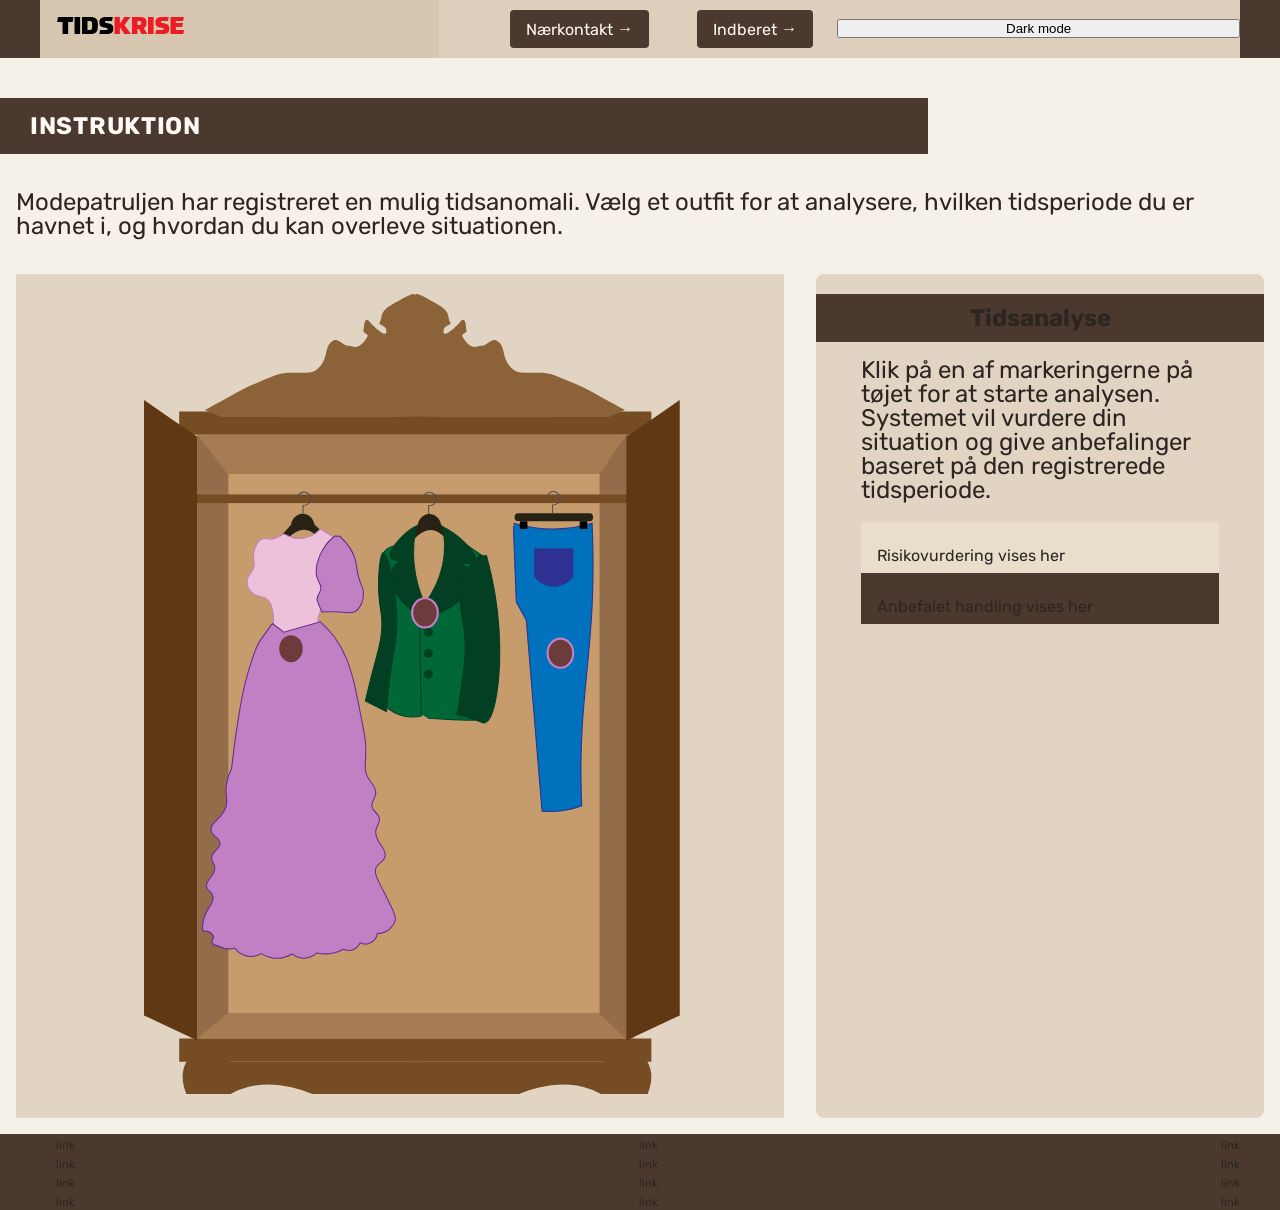
==== commit 6f8bb163: "Ændringer på farvepallette ofl" ====
--- a/instruction.html
+++ b/instruction.html
@@ -27,6 +27,7 @@
         <li><a class="menuItem" href="instruction.html">Nærkontakt </a></li>
         <li><a class="menuItem" href="register.html">Indberet</a></li>
       </ul>
+      <button id="darkmode"> Dark mode</button>
       <button class="burger">
         <span class="line"></span>
         <span class="line"></span>
--- a/css/custom.css
+++ b/css/custom.css
@@ -1,41 +1,54 @@
 :root {
+  color-scheme: light dark;
+
   /* Background */
-  --color-bg: #cbc7bd;
-  --color-card-bg: #cbc7bd;
-  --color-card-bg-inverted: #575757;
+  --color-bg: light-dark(#f6f1e8, #171311);
+  --color-card-bg: light-dark(#e9ddcc, #241c19);
+  --color-card-bg-inverted: light-dark(#4b382f, #f3e8da);
 
   /* Header / footer */
-  --color-head-bg: #1e1e1e;
+  --color-head-bg: light-dark(#4b382f, #1d1613);
 
   /* Logotype */
-  --color-logotype-bg: #1e1e1e;
-  --color-text-logotype: #e3dfc0;
+  --color-logotype-bg: light-dark(#d8c7b0, #2b221e);
+  --color-text-logotype: light-dark(#2b211d, #f6efe6);
   --font-logotype-size: 1.1rem;
 
   /* Menu */
-  --color-menu-bg: #cbc7bd;
+  --color-menu-bg: light-dark(#ddcfbb, #2a211d);
 
   /* Links */
-  --color-link-bg: #847f7e;
-  --color-link-hover: #e34a58;
-  --color-link-active: #d74c3c;
+  --color-link-bg: light-dark(#4b382f, #3a2c26);
+  --color-link-hover: light-dark(#c76a4a, #e08a68);
+  --color-link-active: light-dark(#b6543c, #f09b79);
   --border-radius-links: 4px;
 
   /* Headlines */
   --font-h1-size: 2.2rem;
   --font-h2-size: 1.5rem;
-  --font-h3-size: 1.1rem;
+  --font-h3-size: 1rem;
 
   --headline2-size: 1.5rem;
   --headline3-size: 1.1rem;
   --font-sub1-size: 1rem;
 
   /* Headline colors */
-  --color-headline-bg: #575050;
+  --color-headline-bg: light-dark(#4b382f, #f3e8da);
 
   /* Text */
-  --color-text: #1e1e1e;
-  --color-text-inverted: #e3dfc0;
+  --color-text: light-dark(#2c2521, #f4ede7);
+  --color-text-inverted: light-dark(#fffaf5, #1a1412);
+
+  /* Cards */
+  --color-cta-card-bg: light-dark(#d97a5d, #c86f52);
+  --color-cta-card-bg-inverted: light-dark(#a86f8d, #d7b0c4);
+
+  /* Fonts */
+  --font-family-sans: "Rubik", ui-sans-serif, sans-serif;
+  --font-weight-bold: 700;
+  --font-weight-medium: 500;
+  --font-weight-regular: 300;
+  --font-weight-light: 200;
 
   /* Other text */
   --followup-text-size: 1rem;
@@ -46,35 +59,27 @@
   /* Borders */
   --border-radius: 8px;
 
-  /* Cards */
-  --color-cta-card-bg: #d74c3c;
-  --color-cta-card-bg-inverted: #c280c4;
-
-  /* Fonts */
-  --font-family-sans: "Rubik", ui-sans-serif, sans-serif;
-  --font-weight-bold: 700;
-  --font-weight-medium: 500;
-  --font-weight-regular: 300;
-  --font-weight-light: 200;
-
   /* Infographic */
-  --color-info-bg: #d8d2c7;
+  --color-info-bg: light-dark(#e1d4c2, #2a211d);
+  --color-info-btn-fill: light-dark(#b85a44, #de8468);
+  --color-info-btn-stroke: light-dark(#b8a999, #5b4a42);
 
   /* Form */
-  --color-form-bg: #cbc7bd;
-  --color-form-accent: #d74c3c;
-  --color-form-text: #1e1e1e;
-  --color-form-placeholder: #7a7a7a;
+  --color-form-bg: light-dark(#f1e7da, #211917);
+  --color-form-accent: light-dark(#c76a4a, #e08a68);
+  --color-form-text: light-dark(#2c2521, #f4ede7);
+  --color-form-text-box: light-dark(#b9a999, #6c5c54);
+  --color-form-placeholder: light-dark(#fffdfa, #342925);
 
   /* Accent */
-  --color-accent: #b69c7a;
+  --color-accent: light-dark(#b85a44, #d8916f);
 
   /* Fashion */
-  --color-fashion: #c280c4;
-  --color-fashion-dark: #662d91;
-  --color-fashion-light: #eec1db;
-  --color-detail-green: #023f23;
+  --color-fashion: light-dark(#b7849c, #c99bb1);
+  --color-fashion-dark: light-dark(#87586c, #ddb2c6);
+  --color-fashion-light: light-dark(#f1e6ea, #433038);
+  --color-detail-green: light-dark(#5d725d, #8faa8c);
 
   /* CTA */
-  --color-cta: #e34a58;
+  --color-cta: light-dark(#c45d42, #e08a68);
 }
--- a/css/general.css
+++ b/css/general.css
@@ -137,13 +137,3 @@
 footer a {
   font-size: 0.7rem;
 }
-
-/* FORSIDE */
-
-#frontpage h1 {
-  color: var(--color-text-inverted);
-}
-
-#frontpage main section {
-  padding: 0;
-}
--- a/css/layout.css
+++ b/css/layout.css
@@ -58,7 +58,7 @@
 
 header ul {
   height: 100%;
-  width: clamp(175px, 50%, 300px);
+  width: clamp(175px, 100%, 300px);
 }
 
 footer ul {
@@ -82,14 +82,6 @@
   h1 {
     grid-column: 1 / -1;
   }
-}
-
-/* FORSIDE */
-
-#frontpage main {
-  display: grid;
-  gap: 1rem;
-  margin-bottom: 2rem;
 }
 
 /* HERO */
@@ -129,113 +121,3 @@
   line-height: 1.2;
   max-width: 28ch;
 }
-
-/* FORSIDE BLOKKE */
-
-.content-columns {
-  display: grid;
-  gap: 1.5rem;
-  margin: 1rem;
-}
-
-.stack-section {
-  display: grid;
-  gap: 1rem;
-}
-
-.stack-card {
-  display: grid;
-  grid-template-columns: 170px 1fr;
-  gap: 1rem;
-  background-color: #95a46f;
-  padding: 1rem;
-  border-radius: 4px;
-}
-
-.stack-card {
-  background-color: var(--color-card-bg);
-  padding: 1.2rem;
-  border-radius: var(--border-radius);
-}
-.stack-card img {
-  width: 100%;
-  height: 140px;
-  object-fit: cover;
-}
-
-.stack-text {
-  display: grid;
-  align-content: start;
-  gap: 0.5rem;
-}
-
-.stack-text h3 {
-  background-color: #e34a58;
-  color: #fff8d9;
-  padding: 0.4rem 0.6rem;
-  font-size: 0.95rem;
-  margin: 0;
-}
-
-.stack-text p {
-  margin: 0;
-  line-height: 1.5;
-  color: #0f0d05;
-}
-
-.article-section {
-  display: grid;
-  gap: 1rem;
-  background-color: #334348;
-  padding: 1rem;
-  border-radius: 4px;
-  align-content: start;
-}
-
-.article-card {
-  color: #fff8d9;
-  padding: 0.5rem;
-}
-
-.article-top {
-  background-color: #e34a58;
-  color: #fff8d9;
-  text-align: center;
-  font-weight: 700;
-  padding: 0.7rem;
-  margin-bottom: 1rem;
-}
-
-.article-card h3 {
-  margin: 0 0 0.7rem 0;
-  font-size: 1rem;
-}
-
-.article-card p {
-  margin: 0 0 1rem 0;
-  line-height: 1.5;
-}
-
-.article-card img {
-  width: 100%;
-  height: auto;
-  display: block;
-  margin-bottom: 0.8rem;
-}
-
-.article-card .cta_btn,
-.stack-text .cta_btn {
-  background-color: #9b7a6c;
-  color: #fff8d9;
-  text-decoration: none;
-  padding: 0.6rem 1rem;
-  border-radius: 4px;
-  width: max-content;
-}
-
-@media (width > 900px) {
-  .content-columns {
-    grid-template-columns: 2fr 0.9fr;
-    align-items: start;
-  }
-}
--- a/css/infographic.css
+++ b/css/infographic.css
@@ -49,8 +49,8 @@
 #kjole,
 #jakke,
 #jeans {
-  fill: #6d3b3b;
-  stroke: #d8d2c7;
+  fill: var(--color-info-btn-fill);
+  stroke: var(--color-info-btn-stroke);
   stroke-width: 2px;
   transition: 0.2s ease;
 }
@@ -58,6 +58,6 @@
 #kjole:hover,
 #jakke:hover,
 #jeans:hover {
-  fill: #8a4a4a;
+  fill: var(--color-info-btn-fill);
   cursor: pointer;
 }
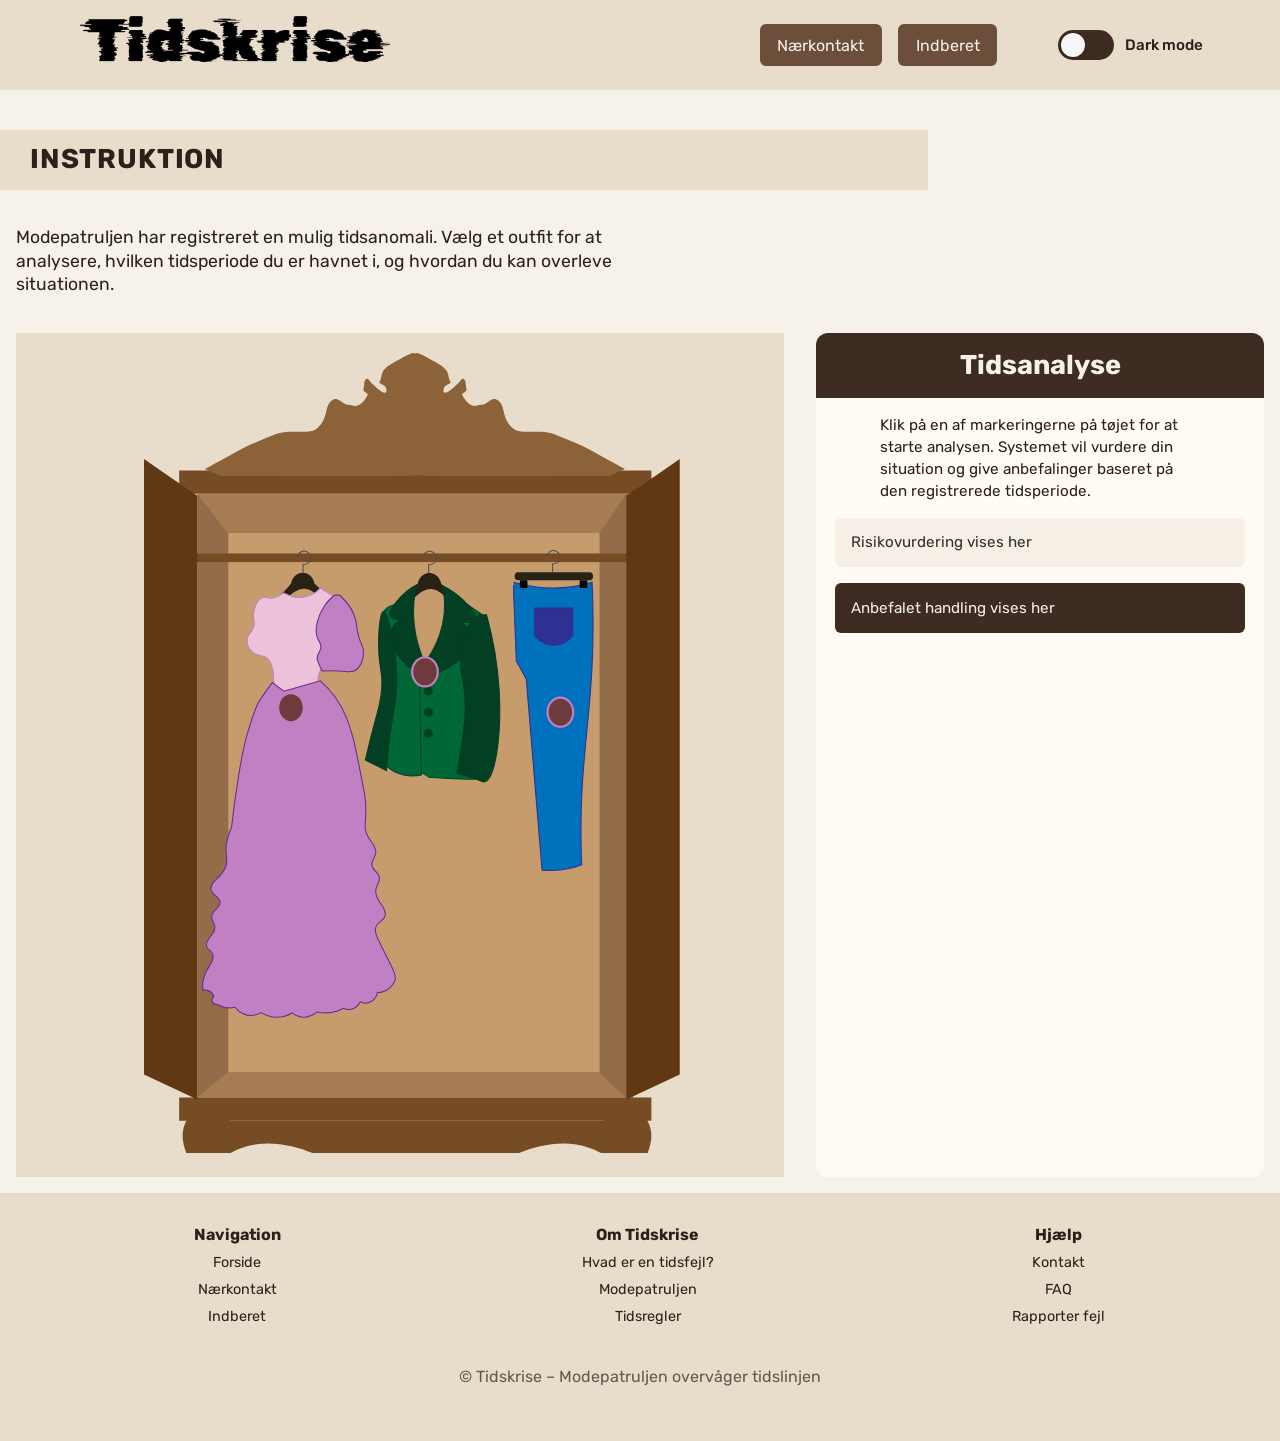
==== commit 023584e9: "Nye billeder, opsætning pð forside, nye farver osv" ====
--- a/instruction.html
+++ b/instruction.html
@@ -20,14 +20,19 @@
     <nav>
       <div id="logotype-wrapper" class="logo">
         <a href="index.html">
-          <img src="pictures/logotype.png" alt="Tidskrise logo">
+          <img id="site-logo" src="pictures/logotype.png" alt="Tidskrise logo">
         </a>
       </div>
       <ul class="menu">
         <li><a class="menuItem" href="instruction.html">Nærkontakt </a></li>
         <li><a class="menuItem" href="register.html">Indberet</a></li>
       </ul>
-      <button id="darkmode"> Dark mode</button>
+      <button id="darkmode" aria-label="Skift mellem light mode og dark mode">
+        <span class="toggle-track">
+          <span class="toggle-thumb"></span>
+        </span>
+        <span class="toggle-label">Light mode</span>
+      </button>
       <button class="burger">
         <span class="line"></span>
         <span class="line"></span>
@@ -176,28 +181,36 @@
   </main>
 
   <footer>
-    <nav>
+    <nav class="footer-grid">
+
       <ul>
-        <li><a href="#">link</a></li>
-        <li><a href="#">link</a></li>
-        <li><a href="#">link</a></li>
-        <li><a href="#">link</a></li>
-      </ul>
+        <li><strong>Navigation</strong></li>
+        <li><a href="index.html">Forside</a></li>
+        <li><a href="instruction.html">Nærkontakt</a></li>
+        <li><a href="register.html">Indberet</a></li>
+      </ul>
+
       <ul>
-        <li><a href="#">link</a></li>
-        <li><a href="#">link</a></li>
-        <li><a href="#">link</a></li>
-        <li><a href="#">link</a></li>
-      </ul>
+        <li><strong>Om Tidskrise</strong></li>
+        <li><a href="#">Hvad er en tidsfejl?</a></li>
+        <li><a href="#">Modepatruljen</a></li>
+        <li><a href="#">Tidsregler</a></li>
+      </ul>
+
       <ul>
-        <li><a href="#">link</a></li>
-        <li><a href="#">link</a></li>
-        <li><a href="#">link</a></li>
-        <li><a href="#">link</a></li>
-      </ul>
+        <li><strong>Hjælp</strong></li>
+        <li><a href="#">Kontakt</a></li>
+        <li><a href="#">FAQ</a></li>
+        <li><a href="#">Rapporter fejl</a></li>
+      </ul>
+
     </nav>
+
+    <p class="footer-bottom">© Tidskrise – Modepatruljen overvåger tidslinjen</p>
   </footer>
   <script src="js/main.js"></script>
+  <script src="js/darkmode.js"></script>
+  <script src="js/burger.js"></script>
 </body>
 
 </html>
--- a/css/custom.css
+++ b/css/custom.css
@@ -2,46 +2,46 @@
   color-scheme: light dark;
 
   /* Background */
-  --color-bg: light-dark(#f6f1e8, #171311);
-  --color-card-bg: light-dark(#e9ddcc, #241c19);
-  --color-card-bg-inverted: light-dark(#4b382f, #f3e8da);
+  --color-bg: light-dark(#f6f1e9, #2b211b);
+  --color-card-bg: light-dark(#fffaf4, #3a2c24);
+  --color-card-bg-inverted: light-dark(#4a352b, #f6f1e9);
 
   /* Header / footer */
-  --color-head-bg: light-dark(#4b382f, #1d1613);
+  --color-head-bg: light-dark(#e8dccb, #3e2c23);
 
   /* Logotype */
-  --color-logotype-bg: light-dark(#d8c7b0, #2b221e);
-  --color-text-logotype: light-dark(#2b211d, #f6efe6);
+  --color-logotype-bg: light-dark(#e8dccb, #3e2c23);
+  --color-text-logotype: light-dark(#2b211b, #f6f1e9);
   --font-logotype-size: 1.1rem;
 
   /* Menu */
-  --color-menu-bg: light-dark(#ddcfbb, #2a211d);
+  --color-menu-bg: light-dark(#e8dccb, #3e2c23);
 
   /* Links */
-  --color-link-bg: light-dark(#4b382f, #3a2c26);
-  --color-link-hover: light-dark(#c76a4a, #e08a68);
-  --color-link-active: light-dark(#b6543c, #f09b79);
-  --border-radius-links: 4px;
+  --color-link-bg: light-dark(#6b4f3a, #b5524a);
+  --color-link-hover: light-dark(#b5524a, #d46a5f);
+  --color-link-active: light-dark(#8c2f2f, #8c2f2f);
+  --border-radius-links: 6px;
 
   /* Headlines */
-  --font-h1-size: 2.2rem;
-  --font-h2-size: 1.5rem;
-  --font-h3-size: 1rem;
+  --font-h1-size: 2.6rem;
+  --font-h2-size: 1.7rem;
+  --font-h3-size: 1.1rem;
 
-  --headline2-size: 1.5rem;
-  --headline3-size: 1.1rem;
+  --headline2-size: 1.7rem;
+  --headline3-size: 1.15rem;
   --font-sub1-size: 1rem;
 
   /* Headline colors */
-  --color-headline-bg: light-dark(#4b382f, #f3e8da);
+  --color-headline-bg: light-dark(#3e2c23, #f6f1e9);
 
   /* Text */
-  --color-text: light-dark(#2c2521, #f4ede7);
-  --color-text-inverted: light-dark(#fffaf5, #1a1412);
+  --color-text: light-dark(#2b211b, #f6f1e9);
+  --color-text-inverted: light-dark(#f6f1e9, #2b211b);
 
   /* Cards */
-  --color-cta-card-bg: light-dark(#d97a5d, #c86f52);
-  --color-cta-card-bg-inverted: light-dark(#a86f8d, #d7b0c4);
+  --color-cta-card-bg: light-dark(#b5524a, #b5524a);
+  --color-cta-card-bg-inverted: light-dark(#d98c7a, #f6f1e9);
 
   /* Fonts */
   --font-family-sans: "Rubik", ui-sans-serif, sans-serif;
@@ -54,32 +54,36 @@
   --followup-text-size: 1rem;
 
   /* Margins */
-  --margin-head-bottom: 5px;
+  --margin-head-bottom: 8px;
 
   /* Borders */
-  --border-radius: 8px;
+  --border-radius: 12px;
 
   /* Infographic */
-  --color-info-bg: light-dark(#e1d4c2, #2a211d);
-  --color-info-btn-fill: light-dark(#b85a44, #de8468);
-  --color-info-btn-stroke: light-dark(#b8a999, #5b4a42);
+  --color-info-bg: light-dark(#e8dccb, #3e2c23);
+  --color-info-btn-fill: light-dark(#b5524a, #d46a5f);
+  --color-info-btn-stroke: light-dark(#d9c7b0, #f6f1e9);
 
   /* Form */
-  --color-form-bg: light-dark(#f1e7da, #211917);
-  --color-form-accent: light-dark(#c76a4a, #e08a68);
-  --color-form-text: light-dark(#2c2521, #f4ede7);
-  --color-form-text-box: light-dark(#b9a999, #6c5c54);
-  --color-form-placeholder: light-dark(#fffdfa, #342925);
+  --color-form-bg: light-dark(#f6f1e9, #2b211b);
+  --color-form-accent: light-dark(#2b211b, #d46a5f);
+  --color-form-text: light-dark(#2b211b, #f6f1e9);
+  --color-form-text-box: light-dark(#eadccf, #3a2c24);
+  --color-form-placeholder: light-dark(#d9c7b0, #d9c7b0);
 
   /* Accent */
-  --color-accent: light-dark(#b85a44, #d8916f);
-
-  /* Fashion */
-  --color-fashion: light-dark(#b7849c, #c99bb1);
-  --color-fashion-dark: light-dark(#87586c, #ddb2c6);
-  --color-fashion-light: light-dark(#f1e6ea, #433038);
-  --color-detail-green: light-dark(#5d725d, #8faa8c);
+  --color-accent: light-dark(#b5524a, #d46a5f);
+  --color-accent-dark: light-dark(#8c2f2f, #b5524a);
+  --color-detail-green: light-dark(#6c8a64, #8faa87);
 
   /* CTA */
-  --color-cta: light-dark(#c45d42, #e08a68);
+  --color-cta: light-dark(#b5524a, #d46a5f);
+
+  /* Helper variables */
+  --info-background-color: light-dark(#e8dccb, #3e2c23);
+  --form-background-color: light-dark(#fffaf4, #3a2c24);
 }
+
+html.dark {
+  color-scheme: dark;
+}
--- a/css/general.css
+++ b/css/general.css
@@ -3,6 +3,48 @@
   padding: 0;
   box-sizing: border-box;
 }
+/* normal cursor */
+body {
+  cursor:
+    url("../pictures/distorted_cursor.png") 2 2,
+    auto;
+}
+
+/* hover / klikbare elementer */
+a,
+button,
+#darkmode,
+#darkmode *,
+.burger,
+.burger *,
+[popovertarget],
+[popovertarget] * {
+  cursor:
+    url("../pictures/distorted_cursor_hover.png") 2 2,
+    pointer !important;
+}
+.burger .line,
+.toggle-track,
+.toggle-thumb,
+.toggle-label {
+  cursor: inherit;
+}
+
+#kjole,
+#jakke,
+#jeans {
+  cursor:
+    url("../pictures/distorted_cursor_hover.png") 2 2,
+    pointer !important;
+}
+
+/*Andre elementer starter her */
+img {
+  width: 100%;
+  height: auto;
+  display: block;
+}
+
 body {
   font-family: var(--font-family-sans);
   color: var(--color-text);
@@ -33,7 +75,6 @@
 h1 {
   font-size: var(--font-h1-size);
   font-weight: var(--font-weight-bold);
-  color: var(--color-text-inverted);
   margin: 5px 0;
   line-height: 1.1;
   text-align: left;
@@ -55,19 +96,27 @@
   margin: 40px 0 20px 0;
   padding: 15px 30px;
   background-color: var(--color-head-bg);
+  color: var(--color-text);
   font-size: var(--font-h2-size);
 }
 #instruction p {
   grid-column: 1/-1;
   margin-bottom: 20px;
-  font-size: var(--font-h2-size);
+  font-size: 1rem;
   line-height: 1.5rem;
+}
+
+#frontpage h1 {
+  font-size: 3rem;
+  text-align: center;
+  margin-block: 3rem 2rem;
 }
 .sub {
   font-size: var(--font-sub1-size);
   font-weight: var(--font-weight-light);
   color: var(--color-text-inverted);
 }
+
 h2 {
   font-size: var(--headline2-size);
 }
@@ -80,8 +129,9 @@
 /* NAVIGATION STRUCTURES */
 header > nav {
   height: 100%;
-  background-color: var(--color-menu-bg);
-}
+  background-color: var(--color-head-bg);
+}
+
 nav ul {
   list-style: none;
 }
@@ -93,38 +143,66 @@
   color: var(--color-text);
 }
 /* Måske skal du lave en ny regel for logotype-wrapper, når du har lavet din logotype */
+/* LOGO */
 #logotype-wrapper {
-  background-color: var(--color-logotype-bg);
-  display: flex;
-  justify-content: flex-start;
-  align-items: center;
-  height: 3.6rem;
-}
+  background-color: transparent;
+  display: flex;
+  align-items: center;
+  height: auto;
+  padding: 0.4rem 0;
+}
+
 #logotype-wrapper > a {
-  color: var(--color-text-logotype);
-  font-size: var(--font-logotype-size);
-  font-weight: var(--font-weight-medium);
-  width: max-content;
+  display: flex;
+  align-items: center;
   margin-left: 1rem;
 }
-/* Global menu */
+
+#logotype-wrapper img {
+  display: block;
+  max-height: 70px;
+  width: auto;
+}
+
+/* HEADER / MENU */
+header > nav {
+  min-height: 90px;
+  background-color: var(--color-head-bg);
+  display: flex;
+  align-items: center;
+  justify-content: space-between;
+  padding: 0 1.5rem;
+  gap: 1.5rem;
+}
+
+.menu {
+  display: flex;
+  align-items: center;
+  gap: 1rem;
+  margin-left: auto;
+  padding: 0;
+}
+
 header nav li a {
-  margin: 1.5rem;
+  display: inline-block;
+  margin: 0;
+  padding: 0.7rem 1.1rem;
   background-color: var(--color-link-bg);
   color: var(--color-text-inverted);
   font-size: var(--followup-text-size);
-  padding: 0.6rem 1rem;
-  border-radius: var(--border-radius-links);
+  border-radius: 6px;
   transition: 0.2s ease;
 }
-/* Pilen efter menu-tekst */
+
 header > nav li > a:after {
-  content: " \2192";
-}
-/* Global menu hover effekt - Lav den om til det, du synes */
+  content: "";
+}
+
 nav a:hover {
   background-color: var(--color-link-hover);
-}
+  color: var(--color-text);
+}
+
 nav a:active {
   background-color: var(--color-link-active);
 }
@@ -132,8 +210,156 @@
 /* FOOTER */
 footer {
   background-color: var(--color-head-bg);
-}
-
+  padding: 2rem 1rem;
+}
 footer a {
-  font-size: 0.7rem;
-}
+  font-size: 1rem;
+  margin-bottom: 8rem;
+  padding-bottom: 2rem;
+}
+
+.footer-grid {
+  display: grid;
+  grid-template-columns: repeat(3, 1fr);
+  gap: 2rem;
+}
+
+.footer-grid ul {
+  list-style: none;
+}
+
+.footer-grid li {
+  margin-bottom: 0.5rem;
+}
+
+.footer-grid a {
+  text-decoration: none;
+  color: var(--color-text);
+  font-size: 0.9rem;
+}
+
+.footer-grid a:hover {
+  text-decoration: underline;
+}
+
+.footer-bottom {
+  margin-top: 2rem;
+  font-size: 0.75rem;
+  text-align: center;
+  opacity: 0.7;
+}
+footer nav a:hover {
+  background-color: transparent;
+  color: var(--color-text);
+  text-decoration: underline;
+}
+/* dark mode knap*/
+#darkmode {
+  display: inline-flex;
+  align-items: center;
+  gap: 0.7rem;
+  padding: 0.35rem 0.8rem;
+  border: none;
+  border-radius: 999px;
+  background-color: transparent;
+  color: var(--color-text);
+  font: inherit;
+}
+
+.toggle-track {
+  position: relative;
+  width: 56px;
+  height: 30px;
+  border-radius: 999px;
+  background-color: #e8dccb;
+  transition: background-color 0.25s ease;
+  flex-shrink: 0;
+}
+
+.toggle-thumb {
+  position: absolute;
+  top: 3px;
+  left: 3px;
+  width: 24px;
+  height: 24px;
+  border-radius: 50%;
+  background-color: #f7f7f7;
+  box-shadow: 0 1px 3px rgba(0, 0, 0, 0.25);
+  transition: transform 0.25s ease;
+}
+
+.toggle-label {
+  font-size: 0.95rem;
+  font-weight: 500;
+}
+
+#darkmode .toggle-track {
+  background-color: light-dark(#3e2c23, #e8dccb);
+}
+
+html.dark .toggle-track {
+  background-color: var(--color-accent);
+}
+
+html.dark .toggle-thumb {
+  transform: translateX(26px);
+}
+
+html.dark .toggle-label {
+  color: var(--color-text);
+}
+
+/* ændringer på instruction side - på farver og tekst størrelse*/
+
+#instruction main > p {
+  font-size: 1.1rem;
+  line-height: 1.35;
+  max-width: 60ch;
+  color: var(--color-text);
+}
+
+/* højre analyseboks */
+#instruction .info-text {
+  background-color: var(--color-card-bg);
+  color: var(--color-text);
+  padding: 0;
+  border-radius: var(--border-radius);
+  overflow: hidden;
+}
+
+#instruction .info-text h2 {
+  background-color: var(--color-headline-bg);
+  color: var(--color-text-inverted);
+  padding: 1rem 1.2rem;
+  margin: 0 0 1rem 0;
+  line-height: 1.2;
+}
+
+#instruction .info-text p {
+  font-size: 0.95rem;
+  line-height: 1.45;
+  color: var(--color-text);
+  margin: 0 1.2rem 1rem 1.2rem;
+}
+
+/* de to små bokse nederst */
+#instruction #efficiency,
+#instruction #requirement {
+  margin: 0 1.2rem 1rem 1.2rem;
+  padding: 0.9rem 1rem;
+  font-size: 0.95rem;
+  line-height: 1.35;
+  border-radius: 6px;
+}
+
+/* lys boks */
+#instruction #efficiency {
+  background-color: #f5efe6;
+  color: #2f2f2f;
+}
+
+/* mørk boks */
+#instruction #requirement {
+  background-color: var(--color-headline-bg);
+  color: var(--color-text-inverted);
+}
--- a/css/layout.css
+++ b/css/layout.css
@@ -47,7 +47,15 @@
 }
 
 header nav > * {
-  flex: 1;
+  flex: 0 0 auto;
+}
+
+#logotype-wrapper {
+  margin-right: auto;
+}
+
+header nav .menu {
+  margin-right: 1.5rem;
 }
 
 nav ul {
@@ -67,57 +75,125 @@
 }
 
 /* LAYOUT FOR INSTRUCTION AND REGISTER */
+#frontpage main {
+  display: grid;
+  grid-template-columns: 1fr minmax(300px, 1200px) 1fr;
+}
+
+#frontpage main > * {
+  grid-column: 2/3;
+}
+
+#frontpage .fullwidth {
+  background-color: var(--color-head-bg);
+  grid-column: 1 / -1;
+  display: grid;
+  grid-template-columns: 1fr minmax(300px, 1200px) 1fr;
+}
+
+#frontpage .fullwidth > * {
+  grid-column: 2/3;
+}
+.grid_1-1 {
+  display: grid;
+  grid-template-columns: 1fr 1fr;
+}
+
+.grid_1-1-1 {
+  display: grid;
+  grid-template-columns: 1fr 1fr 1fr;
+}
 
 @media (width > 600px) {
   #instruction > main,
   #register > main {
     grid-template-columns: 5fr 3fr;
     grid-template-rows: auto auto 1fr auto;
-  }
 
-  .qr {
-    order: 1;
-  }
+    .qr {
+      order: 1;
+    }
 
-  h1 {
-    grid-column: 1 / -1;
+    h1 {
+      grid-column: 1 / -1;
+    }
   }
 }
 
 /* HERO */
+.hero {
+  display: grid;
+  grid-template-columns: 1.3fr 0.7fr;
+  align-items: center;
+  gap: 2rem;
 
-#main-disclamer {
   background-color: var(--color-head-bg);
-  min-height: 260px;
-  padding: 2rem 3rem;
+  border-radius: 20px;
+
+  padding: 2.5rem 3rem;
+  margin: 2rem 1rem;
+  min-height: 320px;
+}
+.hero-text {
   display: flex;
-  align-items: center;
-  margin-bottom: 0;
-  border-radius: 0;
+  flex-direction: column;
+  align-items: flex-start;
+  color: var(--color-text);
 }
 
-#main-disclamer-content {
-  display: flex;
-  align-items: center;
-  gap: 2.5rem;
-  max-width: 1200px;
+.hero-alert {
+  display: inline-block;
+  background-color: var(--color-accent);
+  color: white;
+  padding: 0.45rem 0.8rem;
+  margin-bottom: 1rem;
+  font-size: 0.8rem;
+  font-weight: 600;
+  border-radius: 4px;
 }
 
-#hero-clock {
-  width: 150px;
-  height: auto;
-  display: block;
-  flex-shrink: 0;
+.hero-text h1 {
+  font-size: clamp(2.5rem, 5vw, 4rem);
+  margin-bottom: 1rem;
+  color: var(--color-text);
 }
 
-#hero-text h1 {
-  font-size: clamp(3.5rem, 7vw, 6rem);
-  line-height: 0.9;
-  margin: 0 0 0.8rem 0;
+.hero-description {
+  max-width: 38ch;
+  line-height: 1.6;
+  margin-bottom: 1.5rem;
+  font-size: 1rem;
 }
 
-#hero-text .sub {
-  font-size: clamp(1.4rem, 2.4vw, 2.4rem);
-  line-height: 1.2;
-  max-width: 28ch;
+.hero-buttons {
+  display: flex;
+  gap: 1rem;
+  flex-wrap: wrap;
 }
+
+.hero-btn {
+  display: inline-block;
+  padding: 0.85rem 1.2rem;
+  background-color: var(--color-link-bg);
+  color: var(--color-text-inverted);
+  text-decoration: none;
+  border-radius: 6px;
+  font-weight: 500;
+}
+
+.hero-btn:hover {
+  background-color: var(--color-link-hover);
+  color: var(--color-text);
+  transform: translateY(-2px);
+}
+.hero-visual {
+  display: flex;
+  justify-content: center;
+  align-items: center;
+}
+
+.hero-visual img {
+  width: 250px;
+  max-width: 100%;
+  height: auto;
+}
--- a/css/burger.css
+++ b/css/burger.css
@@ -1,64 +1,177 @@
 .burger {
   width: 30px;
-  height: 20px;
-  cursor: pointer;
+  height: 24px;
+  display: none;
+  background: transparent;
+  border: 0;
+  padding: 0;
+  z-index: 1001;
 }
 
 .burger .line {
   display: block;
   width: 100%;
   height: 2px;
-  background-color: var(--color-text-inverted);
+  background-color: #fffcfc;
   margin-bottom: 5px;
   transition: 0.2s linear;
 }
-.burger {
-  display: none;
+
+.burger .line:last-child {
+  margin-bottom: 0;
 }
-@media screen and (width < 800px) {
+
+html.dark .burger {
+  background-color: transparent;
+}
+
+html.dark .burger:hover .line {
+  background-color: var(--color-accent);
+}
+@media screen and (max-width: 1000px) {
+  .burger {
+    display: block;
+  }
+
   .menu {
-    /* display: none; */
+    display: none;
   }
-  .logo {
-    flex: 0 0 50vw;
+
+  #darkmode {
+    margin-left: auto;
   }
-  .burger {
-    /* display: block; */
-    background-color: transparent;
-    border: 0;
-    flex: 0 0 auto;
-    margin: 0 20px;
-  }
+
   .burger.active .line:nth-child(1) {
     transform: rotate(45deg) translate(5px, 5px);
-    transition: 0.2s linear;
   }
+
   .burger.active .line:nth-child(2) {
     opacity: 0;
-    transition: 0.15s linear;
   }
+
   .burger.active .line:nth-child(3) {
-    transform: rotate(-45deg) translate(5px, -5px);
-    transition: 0.2s linear;
+    transform: rotate(-45deg) translate(6px, -6px);
   }
+
+  header nav {
+    position: relative;
+  }
+
   nav.active .menu {
+    display: flex;
+    flex-direction: column;
+    align-items: stretch;
+    justify-content: flex-start;
+
+    position: absolute;
+    top: 100%;
+    right: 0;
+    margin-top: 2rem;
+
+    width: 280px;
+    height: auto;
+    padding: 1rem;
+    margin-left: 0;
+
+    background-color: var(--color-head-bg);
+    box-sizing: border-box;
+    gap: 0.75rem;
+    z-index: 999;
+
+    list-style: none;
+  }
+
+  nav.active .menu li {
+    width: 100%;
+    margin: 0;
+    padding: 0;
+  }
+
+  nav.active .menu a {
     display: block;
-    background-color: var(--color-menu-bg);
-    position: absolute;
-    top: 3.6rem;
-    right: 0;
-    width: clamp(200px, 50vw, 400px);
-    z-index: 1;
-    opacity: 0.8;
+    width: 100%;
+    margin: 0;
+    padding: 0.9rem 1rem;
+
+    background-color: var(--color-link-bg);
+    color: var(--color-text-inverted);
+    text-decoration: none;
+    border-radius: 6px;
+
+    box-sizing: border-box;
   }
-  header > nav li > a:after {
-    content: "";
+
+  nav.active .menu a:hover {
+    background-color: var(--color-link-hover);
+    color: var(--color-text);
   }
-  nav.active .menu li {
-    margin: 40px 20px;
-    text-align: right;
-  }
-  nav.active .menu a {
-    font-size: 24px;
+  header ul.menu {
+    width: 280px;
+    height: auto;
+    padding: 1rem;
   }
 }
+
+/* 
+NOTER TIL BURGER.CSS
+
+.burger
+- Definerer selve burger-knappen.
+- Har fast bredde og højde, ingen standard baggrund eller border.
+- Er skjult som udgangspunkt med display: none.
+
+.burger .line
+- De tre streger inde i burger-ikonet.
+- Hver streg får bredde, højde, farve og afstand.
+- transition gør animationen blød, når burgeren ændrer form.
+
+.burger .line:last-child
+- Fjerner ekstra margin under den sidste streg.
+
+@media screen and (max-width: 1000px)
+- Media query der gør burger-menuen aktiv på mindre skærme.
+- Her skifter navigationen fra desktop-menu til mobil-menu.
+
+.burger { display: block; }
+- Viser burger-knappen på små skærme.
+
+.menu { display: none; }
+- Skjuler den normale menu i mobilvisning, indtil burgeren bliver klikket.
+
+#darkmode
+- Giver dark mode-knappen plads i headeren, så layoutet fungerer sammen med burger-menuen.
+
+.burger.active .line:nth-child(1)
+.burger.active .line:nth-child(2)
+.burger.active .line:nth-child(3)
+- Laver animationen fra 3 streger til et kryds.
+- Første og tredje linje roterer.
+- Midterste linje skjules med opacity: 0.
+
+header nav { position: relative; }
+- Gør det muligt at placere dropdown-menuen absolut i forhold til navigationen.
+
+nav.active .menu
+- Viser burger-menuen, når nav får klassen "active" fra JavaScript.
+- Menuen vises som en lodret kolonne.
+- position: absolute placerer menuen under headeren.
+- width, padding og background-color giver menuen form og baggrund.
+- z-index sørger for, at menuen ligger ovenpå andet indhold.
+
+nav.active .menu li
+- Hver liste-item fylder hele menuens bredde.
+- Margin og padding nulstilles for at undgå skævt layout.
+
+nav.active .menu a
+- Selve link-knapperne i burger-menuen.
+- display: block og width: 100% gør, at knapperne fylder hele bredden.
+- padding, background-color og border-radius giver knap-look.
+
+nav.active .menu a:hover
+- Hover-effekt på links i burger-menuen.
+- Giver visuel feedback når brugeren holder musen over et link.
+
+header ul.menu
+- Overskriver desktop-menuens gamle styling i mobilvisning.
+- Sikrer at bredden og højden passer til burger-menuens dropdown-layout.
+*/
--- a/css/cards.css
+++ b/css/cards.css
@@ -0,0 +1,165 @@
+/*  FORSIDE LAYOUT
+   To kolonner:
+   - venstre side med sektioner
+   - højre side med artikler
+*/
+.frontpage-split {
+  display: grid;
+  grid-template-columns: 1.2fr 0.8fr;
+  gap: 2rem;
+  margin: 3rem 1rem;
+  align-items: start;
+}
+
+.frontpage-split .left {
+  display: flex;
+  flex-direction: column;
+  gap: 2rem;
+}
+
+.frontpage-split .right {
+  display: flex;
+  flex-direction: column;
+  gap: 1.5rem;
+}
+.frontpage-split .left section {
+  background-color: var(--color-head-bg); /* eller en mørkere variant */
+  padding: 1.5rem;
+  border-radius: var(--border-radius);
+}
+/* VENSTRE SIDE
+   Tekst ved siden af billede */
+.split-text {
+  display: flex;
+  flex-direction: column;
+  justify-content: center;
+  margin-left: 2rem;
+}
+
+/* HØJRE SIDE
+   Artikelkort*/
+.frontpage-split .right article {
+  background-color: var(--color-card-bg);
+  padding: 1rem;
+  border-radius: var(--border-radius);
+}
+
+.frontpage-split .right button {
+  margin-top: 1rem;
+  padding: 0.7rem 1rem;
+  background-color: var(--color-link-bg);
+  color: var(--color-text-inverted);
+  border: none;
+  border-radius: 6px;
+  transition: 0.2s ease;
+  font-size: 1rem;
+  font-family: rubik;
+}
+
+.frontpage-split .right button:hover {
+  background-color: var(--color-link-hover);
+  color: var(--color-text);
+  transform: translateY(-2px);
+}
+
+/* KNAPPER / LINKS
+   Bruges i venstre sektioner*/
+.split-btn {
+  display: inline-block;
+  width: fit-content;
+  margin-top: 1rem;
+  padding: 0.85rem 1.2rem;
+  background-color: var(--color-link-bg);
+  color: var(--color-text-inverted);
+  text-decoration: none;
+  border-radius: 8px;
+  font-weight: 600;
+  transition: 0.2s ease;
+}
+
+.split-btn:hover {
+  background-color: var(--color-link-hover);
+  color: var(--color-text);
+  transform: translateY(-2px);
+}
+
+/*  RESPONSIVE
+   Kolonner bliver til én kolonne på små skærme */
+@media screen and (max-width: 800px) {
+  .frontpage-split {
+    grid-template-columns: 1fr;
+  }
+}
+
+/*POPOVER / ARTIKLER */
+[popover] {
+  width: min(90vw, 700px);
+  border: none;
+  border-radius: 16px;
+  padding: 2rem;
+  background-color: var(--color-card-bg);
+  color: var(--color-text);
+  box-shadow: 0 20px 40px rgba(0, 0, 0, 0.2);
+}
+
+[popover]::backdrop {
+  background-color: rgba(0, 0, 0, 0.45);
+}
+
+[popover] h2 {
+  margin-bottom: 1rem;
+}
+
+[popover] p {
+  margin-bottom: 1rem;
+  line-height: 1.6;
+}
+
+[popover] img {
+  width: 100%;
+  border-radius: 12px;
+  margin-top: 1rem;
+}
+
+/* luk-knap */
+[popover] button {
+  margin-bottom: 1.5rem;
+  padding: 0.7rem 1rem;
+  background-color: var(--color-link-bg);
+  color: var(--color-text-inverted);
+  border: none;
+  border-radius: 8px;
+  font-weight: 600;
+}
+
+[popover] button:hover {
+  background-color: var(--color-link-hover);
+  color: var(--color-text);
+}
+
+.news-tag {
+  color: var(--color-link-hover);
+}
+
+/* luft imellem tekster*/
+.frontpage-split .left h2 {
+  margin-bottom: 0.8rem;
+}
+
+.frontpage-split .left p {
+  margin-bottom: 1rem;
+  line-height: 1.6;
+}
+
+.split-btn {
+  margin-top: 1.2rem;
+}
+
+.frontpage-split .right h2 {
+  margin-bottom: 0.8rem;
+}
+
+.frontpage-split .right p {
+  margin-bottom: 1rem;
+  line-height: 1.6;
+}
--- a/css/infographic.css
+++ b/css/infographic.css
@@ -59,5 +59,4 @@
 #jakke:hover,
 #jeans:hover {
   fill: var(--color-info-btn-fill);
-  cursor: pointer;
 }
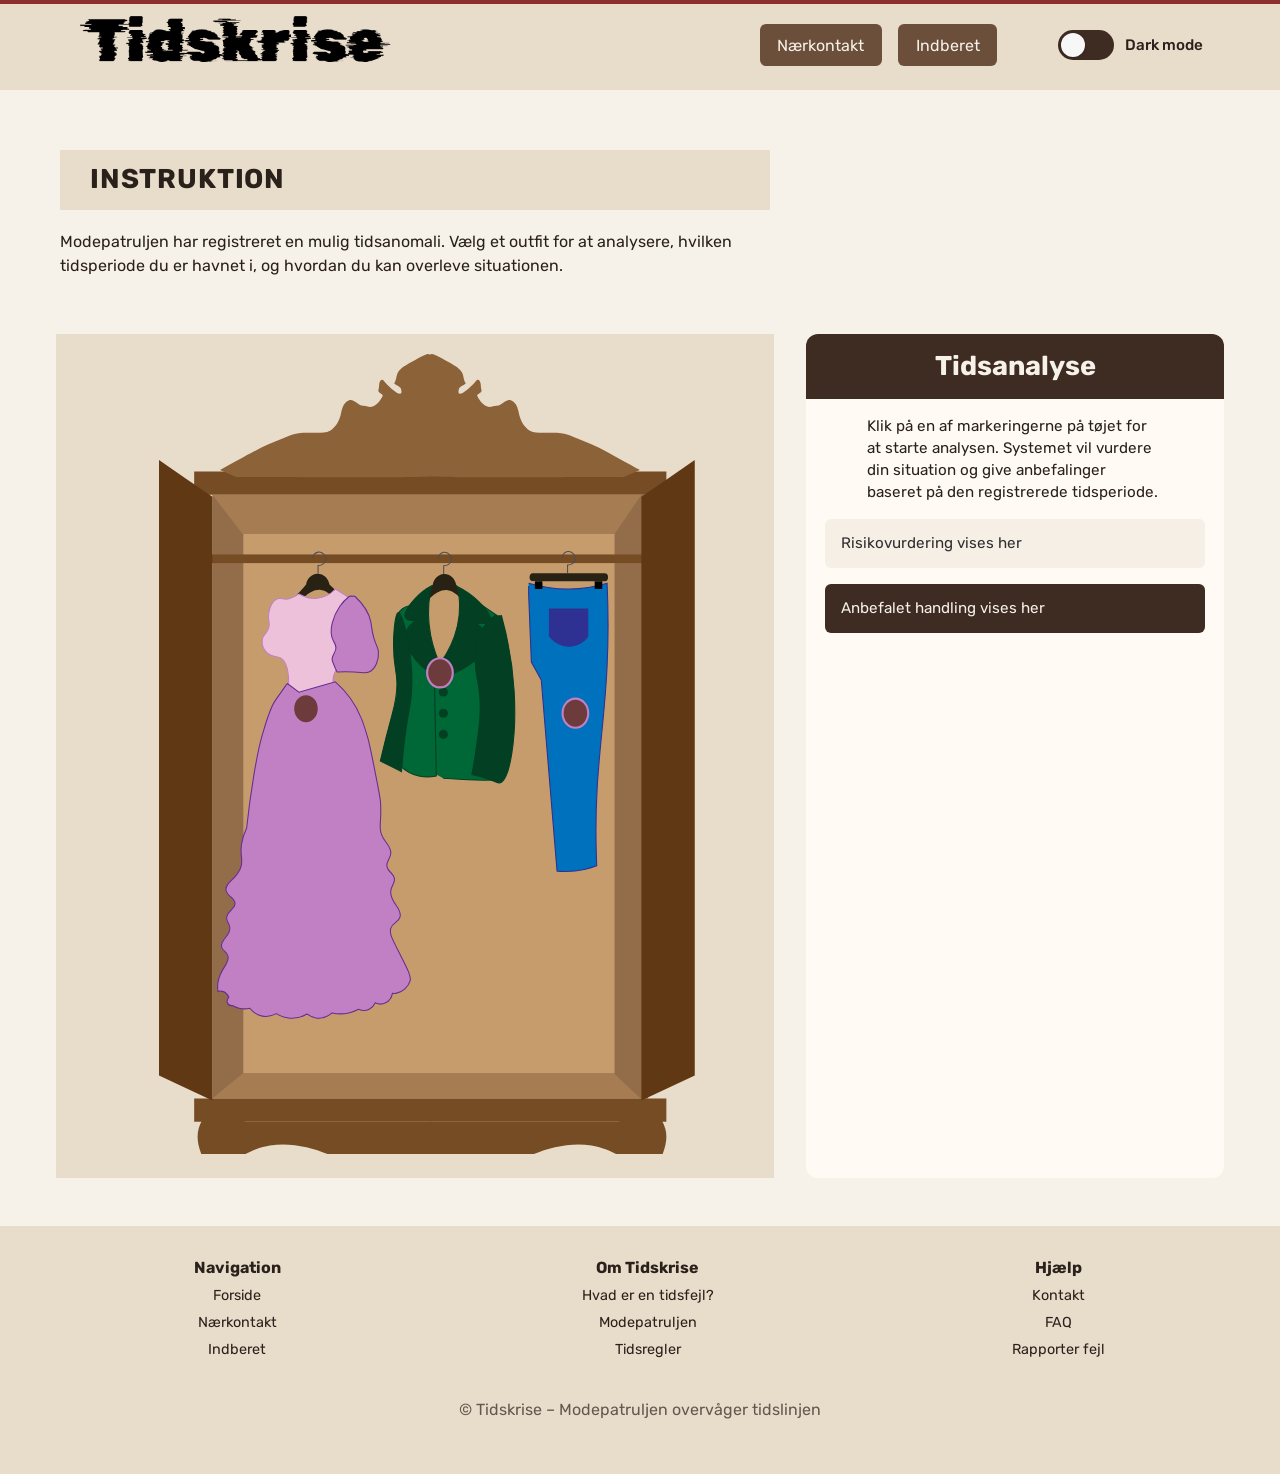
==== commit 8dd170e9: "animationer og layout ændringer pð inberet+kontakt" ====
--- a/instruction.html
+++ b/instruction.html
@@ -11,12 +11,13 @@
   <link rel="stylesheet" href="css/burger.css">
   <link rel="stylesheet" href="css/cards.css">
   <link rel="stylesheet" href="css/infographic.css">
+  <link rel="stylesheet" href="css/style.css">
   <link rel="icon" type="image/png" href="img/fav.png">
   <title>Emergency Site</title>
 </head>
 
 <body id="instruction">
-  <header>
+  <header id="min_menu">
     <nav>
       <div id="logotype-wrapper" class="logo">
         <a href="index.html">
@@ -42,10 +43,14 @@
   </header>
 
   <main>
-    <h1>INSTRUKTION</h1>
-    <p>Modepatruljen har registreret en mulig tidsanomali. Vælg et outfit for at analysere, hvilken tidsperiode du er
-      havnet
-      i, og hvordan du kan overleve situationen.</p>
+    <section class="info-venstre">
+      <h1>INSTRUKTION</h1>
+      <p>Modepatruljen har registreret en mulig tidsanomali. Vælg et outfit for at analysere, hvilken tidsperiode du er
+        havnet
+        i, og hvordan du kan overleve situationen.</p>
+
+    </section>
+    <div></div>
     <section class="info-graphic">
       <svg xmlns="http://www.w3.org/2000/svg" viewBox="0 0 480 750">
 
@@ -167,7 +172,6 @@
         </g>
       </svg>
     </section>
-
     <section class="info-text">
       <h2>Tidsanalyse</h2>
       <article>
--- a/css/general.css
+++ b/css/general.css
@@ -111,6 +111,7 @@
   text-align: center;
   margin-block: 3rem 2rem;
 }
+
 .sub {
   font-size: var(--font-sub1-size);
   font-weight: var(--font-weight-light);
--- a/css/layout.css
+++ b/css/layout.css
@@ -107,8 +107,9 @@
 @media (width > 600px) {
   #instruction > main,
   #register > main {
+    max-width: 1200px;
+    margin-inline: auto;
     grid-template-columns: 5fr 3fr;
-    grid-template-rows: auto auto 1fr auto;
 
     .qr {
       order: 1;
--- a/css/cards.css
+++ b/css/cards.css
@@ -23,7 +23,7 @@
   gap: 1.5rem;
 }
 .frontpage-split .left section {
-  background-color: var(--color-head-bg); /* eller en mørkere variant */
+  background-color: var(--color-head-bg);
   padding: 1.5rem;
   border-radius: var(--border-radius);
 }
--- a/css/style.css
+++ b/css/style.css
@@ -0,0 +1,64 @@
+.hero-visual img:first-child {
+  animation: appear-1 ease-out both 1.5s;
+  /* animation-timeline: view();
+  animation-range: 10% 40%;  det her er for at det animeres når man scroller, giver ikke mening i mit tilfelde*/
+}
+
+@keyframes appear-1 {
+  from {
+    opacity: 0;
+    translate: -20vw;
+    /* rotate: -10deg;*/ /*det her gør at den roterer i steden for at slide*/
+  }
+}
+
+/* Scroll effect øverst (linje eller scroll bar) */
+html::before {
+  content: "";
+  inset: 0;
+  position: fixed;
+  background-color: #8c2f2f;
+  block-size: 4px;
+  animation: site-process linear both 2s;
+  animation-timeline: scroll();
+  transform-origin: 0 0;
+  z-index: 1000;
+}
+
+@keyframes site-process {
+  from {
+    scale: 0 1;
+    opacity: 0;
+  }
+}
+
+/* menu scroll effect  */
+.min_menu {
+  position: sticky;
+  top: 1vh;
+  animation: menu-scale ease both;
+  animation-timeline: scroll();
+  animation-range: 0 10%;
+  transform-origin: 25% 0;
+  z-index: 10;
+}
+
+@keyframes menu-scale {
+  to {
+    transform: scale(0.5);
+  }
+}
+
+
+/*
+#frontpage h2 {
+  font-size: 2rem;
+  animation: effekt ease-out both;
+  animation-timeline: scroll();
+}
+
+@keyframes effekt {
+  from {
+    translate: -30vw;
+  }
+}
